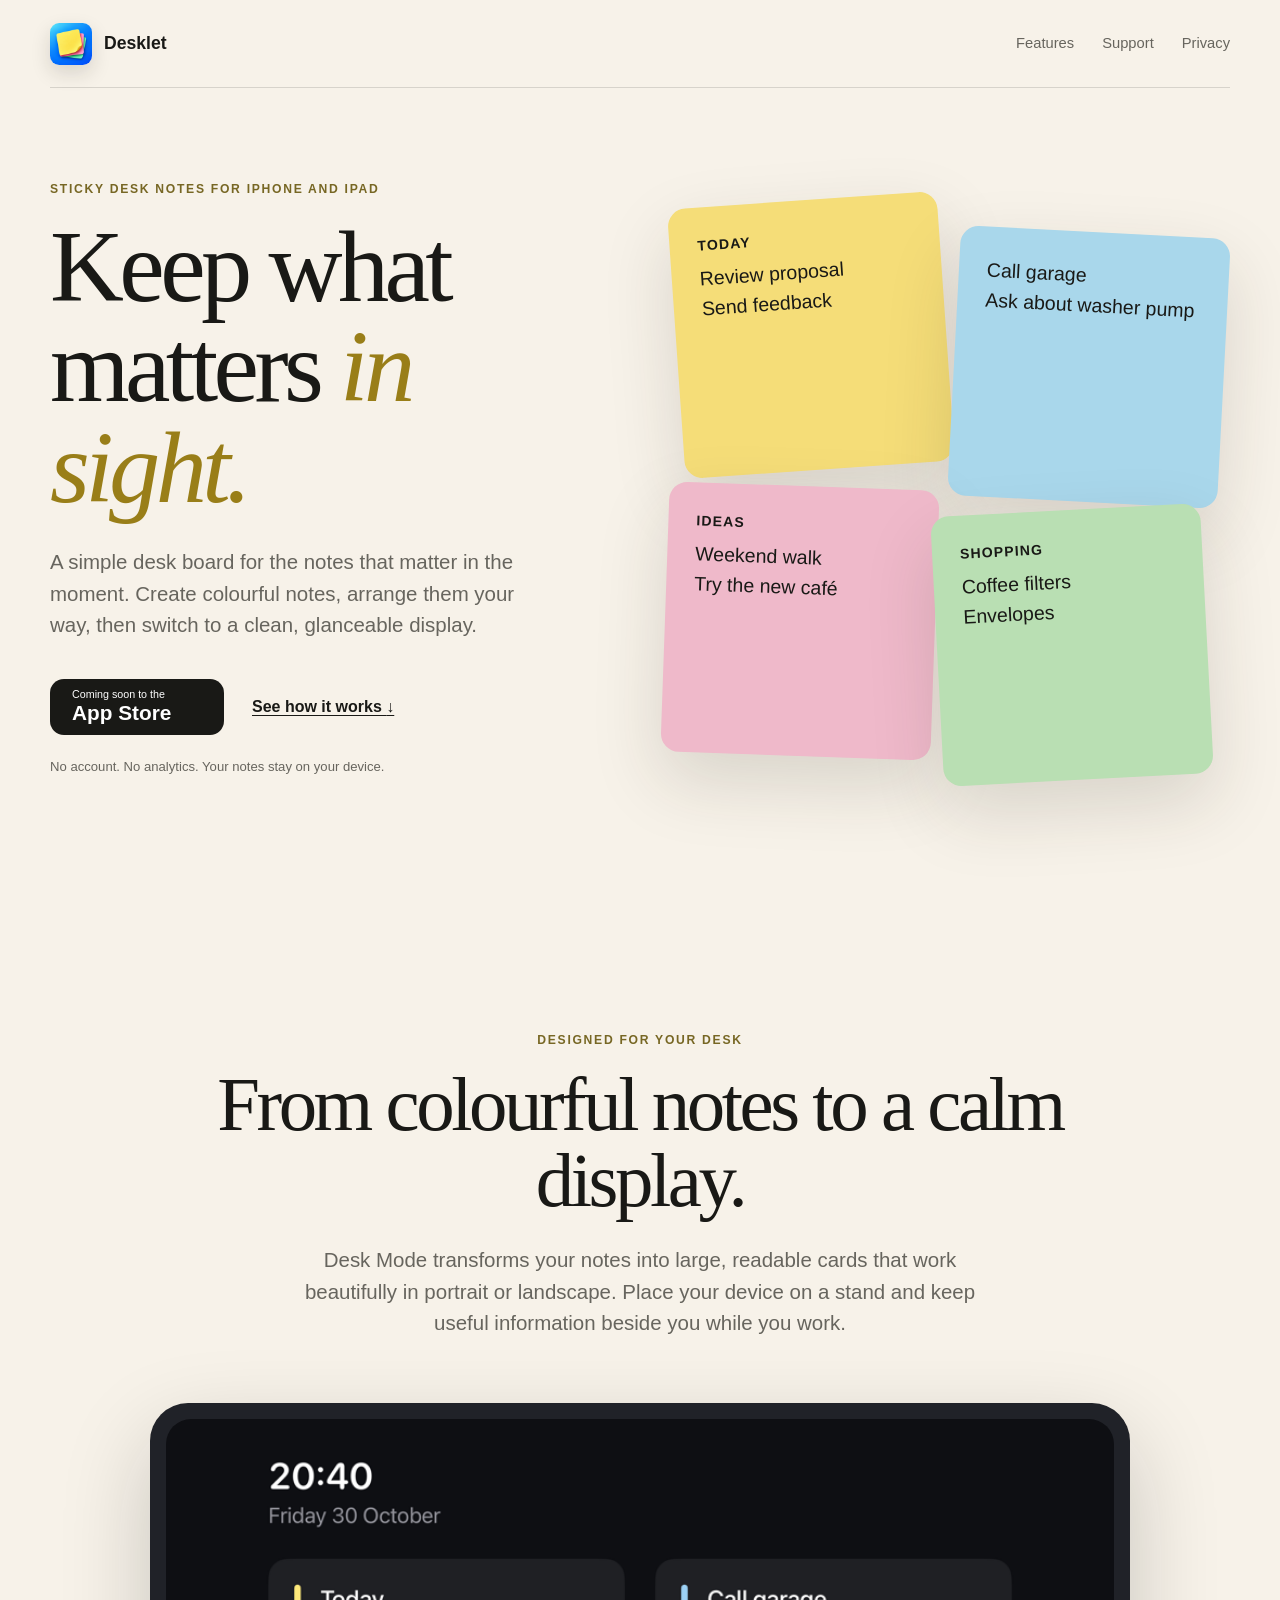
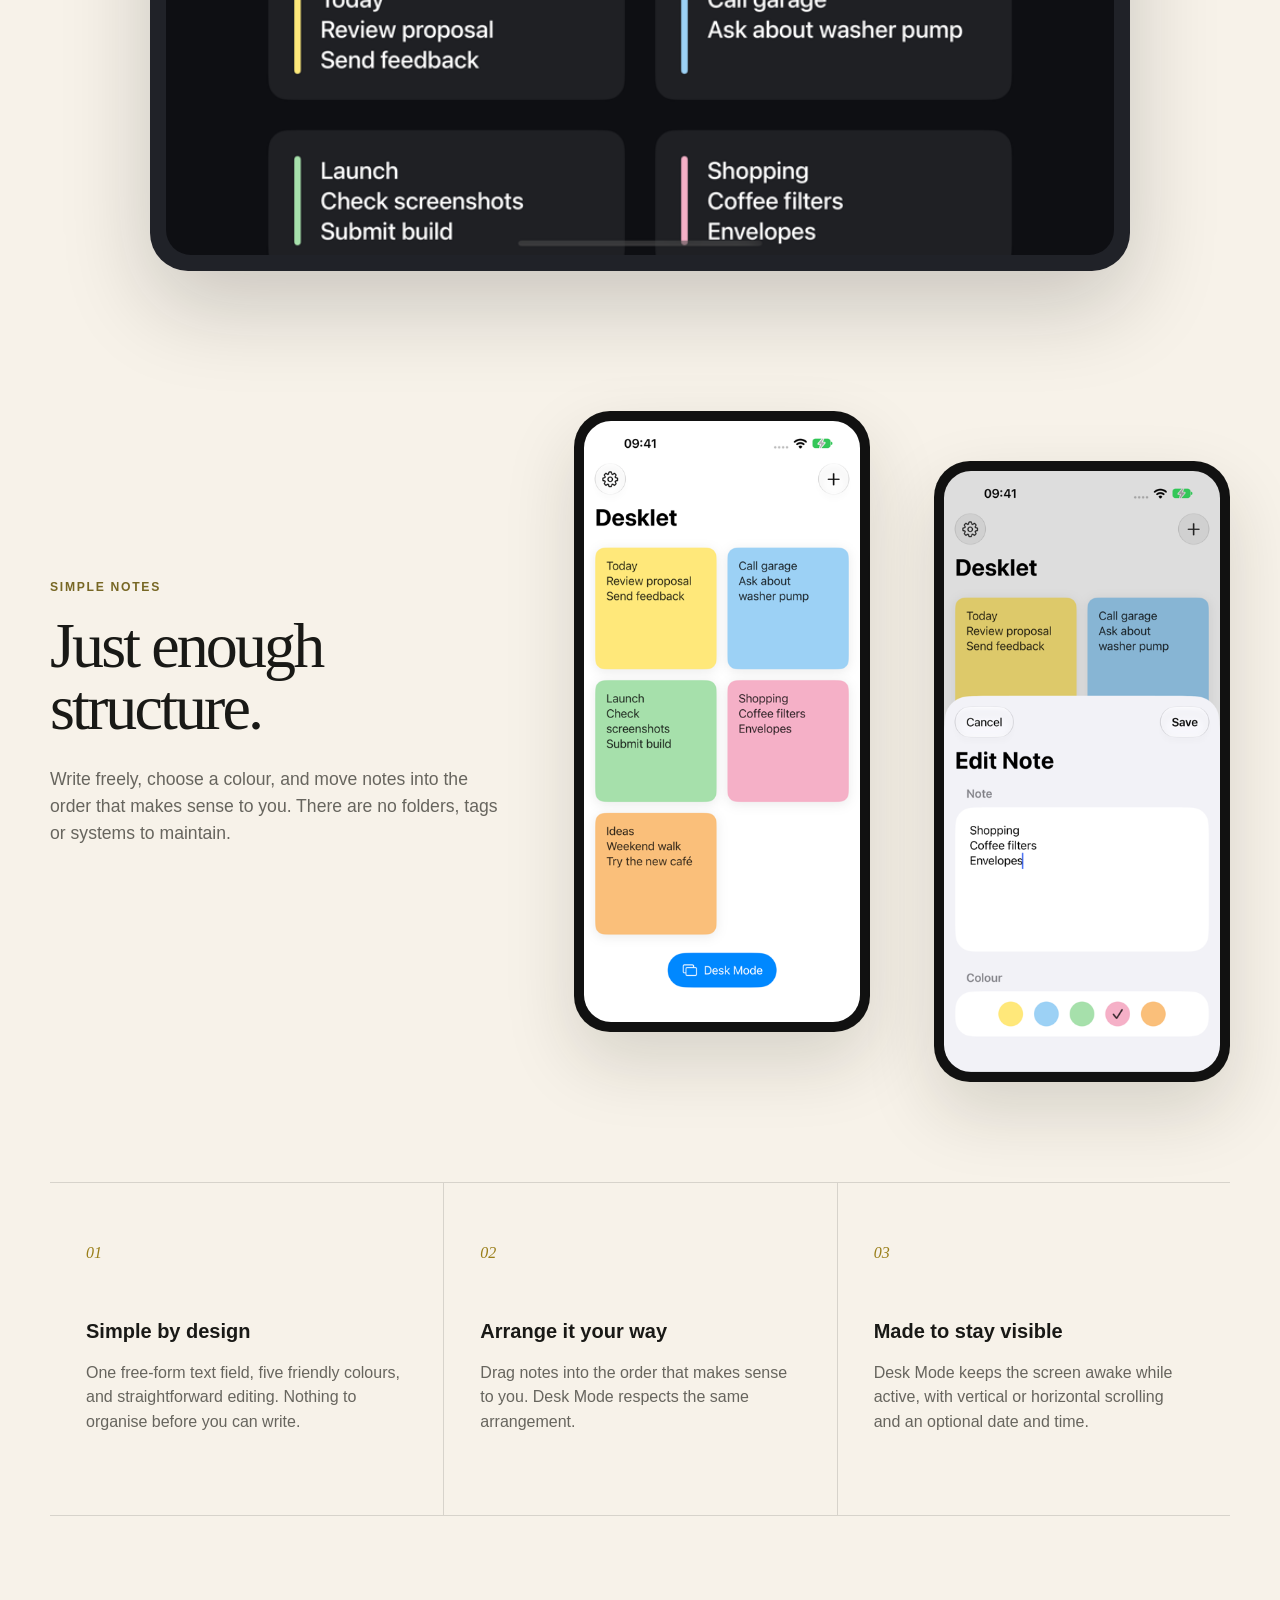
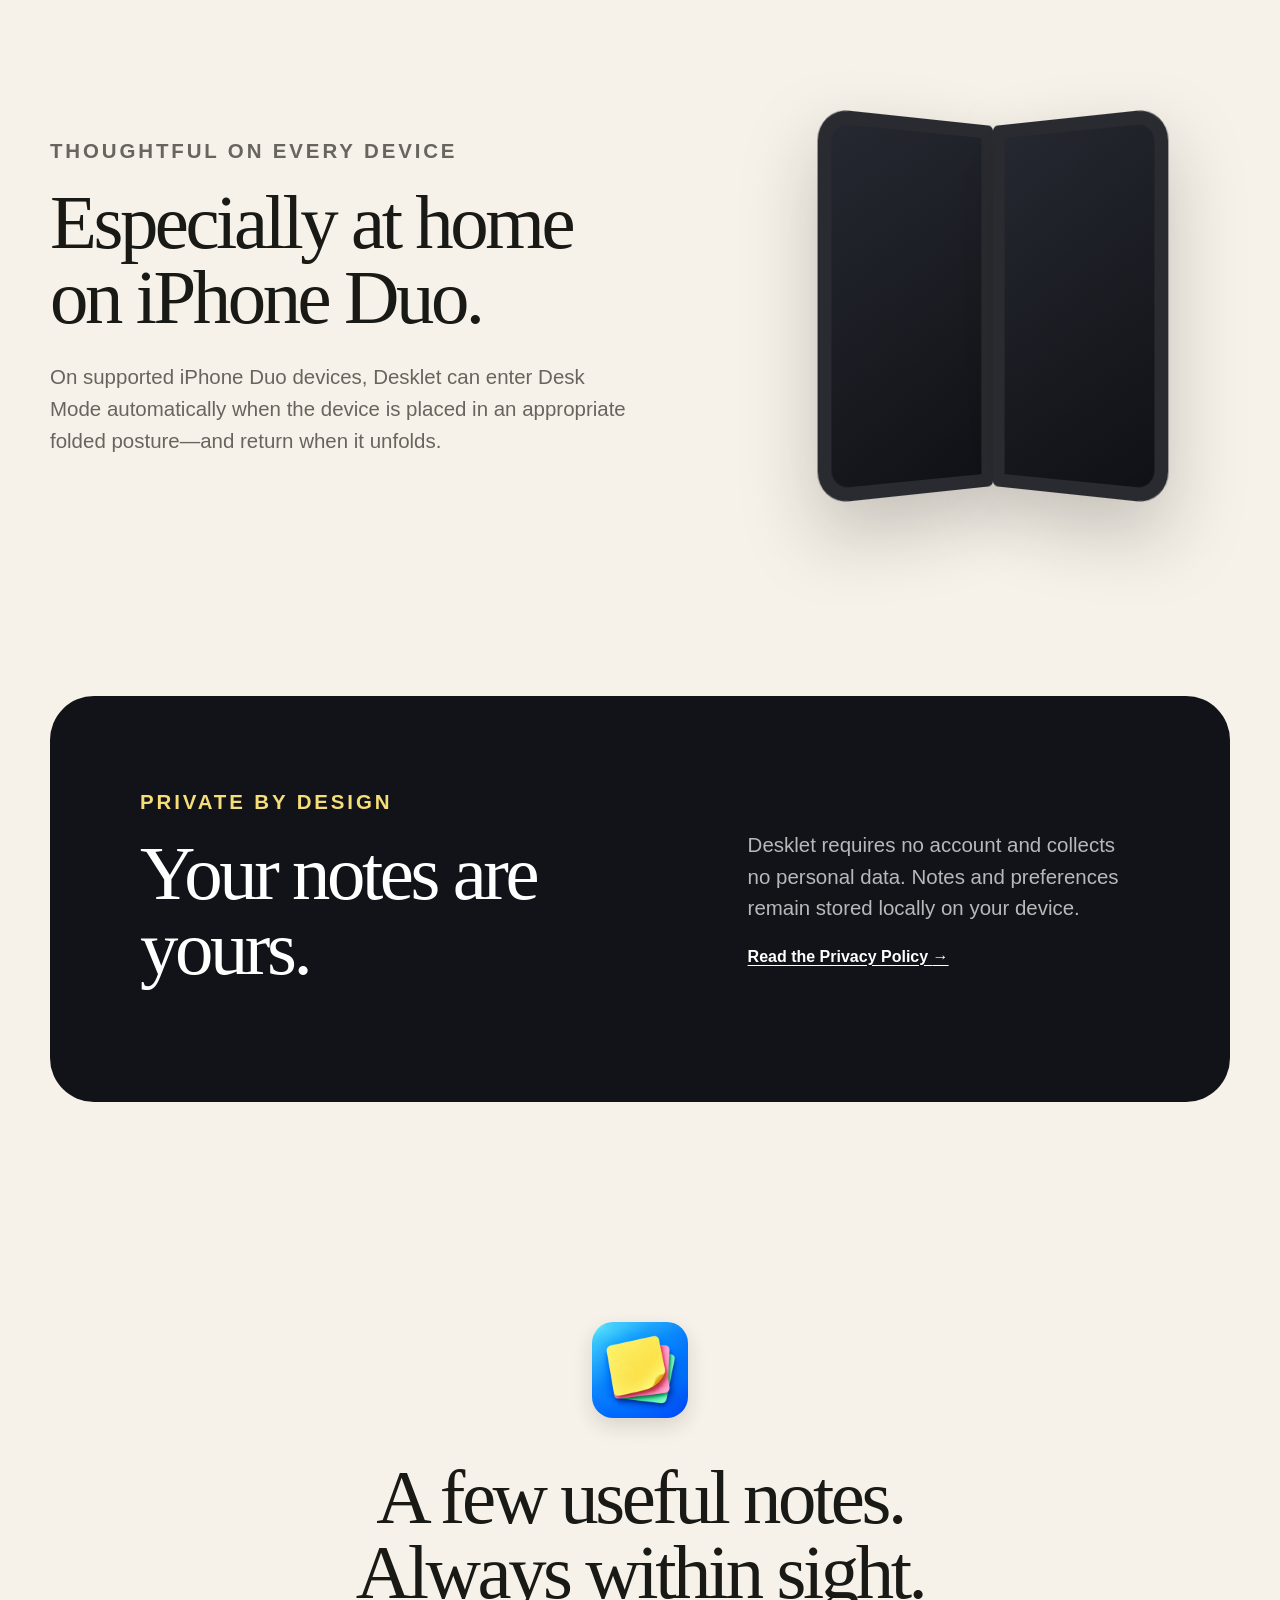
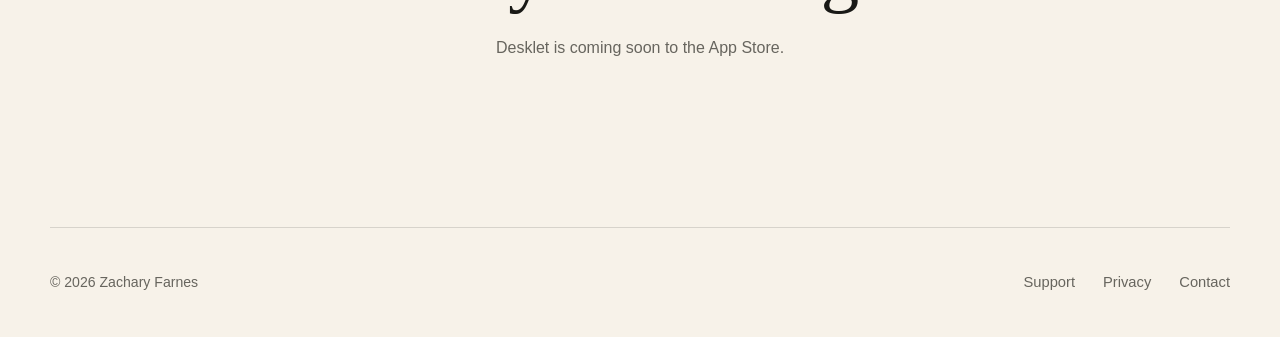
==== index.html @ 6cf2f701 "Launch Desklet website" ====
<!doctype html>
<html lang="en-GB">
<head>
    <meta charset="utf-8">
    <meta name="viewport" content="width=device-width, initial-scale=1">
    <meta name="description" content="Desklet turns your iPhone or iPad into a calm, glanceable desk board for the notes that matter now.">
    <meta name="theme-color" content="#f7f2e9">
    <title>Desklet — Sticky Desk Notes</title>
    <link rel="icon" href="assets/app-icon.png">
    <link rel="stylesheet" href="styles.css">
</head>
<body>
    <header class="site-header">
        <a class="brand" href="./" aria-label="Desklet home">
            <img src="assets/app-icon.png" alt="" width="42" height="42">
            <span>Desklet</span>
        </a>
        <nav aria-label="Primary navigation">
            <a href="#features">Features</a>
            <a href="support/">Support</a>
            <a href="privacy/">Privacy</a>
        </nav>
    </header>

    <main>
        <section class="hero">
            <div class="hero-copy">
                <p class="eyebrow">Sticky desk notes for iPhone and iPad</p>
                <h1>Keep what matters <em>in sight.</em></h1>
                <p class="hero-intro">A simple desk board for the notes that matter in the moment. Create colourful notes, arrange them your way, then switch to a clean, glanceable display.</p>
                <div class="hero-actions">
                    <span class="store-button" aria-label="Coming soon to the App Store">
                        <span class="store-small">Coming soon to the</span>
                        <span class="store-large">App Store</span>
                    </span>
                    <a class="text-link" href="#desk-mode">See how it works <span aria-hidden="true">↓</span></a>
                </div>
                <p class="privacy-note">No account. No analytics. Your notes stay on your device.</p>
            </div>

            <div class="hero-visual" aria-label="A collection of colourful Desklet notes">
                <article class="paper-note note-yellow">
                    <p class="note-kicker">Today</p>
                    <p>Review proposal<br>Send feedback</p>
                </article>
                <article class="paper-note note-blue">
                    <p>Call garage<br>Ask about washer pump</p>
                </article>
                <article class="paper-note note-pink">
                    <p class="note-kicker">Ideas</p>
                    <p>Weekend walk<br>Try the new café</p>
                </article>
                <article class="paper-note note-green">
                    <p class="note-kicker">Shopping</p>
                    <p>Coffee filters<br>Envelopes</p>
                </article>
            </div>
        </section>

        <section class="statement" id="desk-mode">
            <p class="eyebrow">Designed for your desk</p>
            <h2>From colourful notes to a calm display.</h2>
            <p>Desk Mode transforms your notes into large, readable cards that work beautifully in portrait or landscape. Place your device on a stand and keep useful information beside you while you work.</p>
            <div class="screenshot-stage">
                <img src="assets/iphone-desk-mode-landscape.png" alt="Desklet in landscape Desk Mode, showing five notes in a calm dark layout">
            </div>
        </section>

        <section class="product-tour" aria-label="Desklet app screenshots">
            <div class="tour-copy">
                <p class="eyebrow">Simple notes</p>
                <h2>Just enough structure.</h2>
                <p>Write freely, choose a colour, and move notes into the order that makes sense to you. There are no folders, tags or systems to maintain.</p>
            </div>
            <figure class="phone-shot phone-shot-grid">
                <img src="assets/iphone-grid.png" alt="Desklet note grid with five colourful everyday notes">
            </figure>
            <figure class="phone-shot phone-shot-editor">
                <img src="assets/iphone-editor.png" alt="Desklet note editor with five colour choices">
            </figure>
        </section>

        <section class="features" id="features">
            <article>
                <span class="feature-number">01</span>
                <h3>Simple by design</h3>
                <p>One free-form text field, five friendly colours, and straightforward editing. Nothing to organise before you can write.</p>
            </article>
            <article>
                <span class="feature-number">02</span>
                <h3>Arrange it your way</h3>
                <p>Drag notes into the order that makes sense to you. Desk Mode respects the same arrangement.</p>
            </article>
            <article>
                <span class="feature-number">03</span>
                <h3>Made to stay visible</h3>
                <p>Desk Mode keeps the screen awake while active, with vertical or horizontal scrolling and an optional date and time.</p>
            </article>
        </section>

        <section class="duo-section">
            <div>
                <p class="eyebrow">Thoughtful on every device</p>
                <h2>Especially at home on iPhone Duo.</h2>
                <p>On supported iPhone Duo devices, Desklet can enter Desk Mode automatically when the device is placed in an appropriate folded posture—and return when it unfolds.</p>
            </div>
            <div class="duo-mark" aria-hidden="true">
                <span></span><span></span>
            </div>
        </section>

        <section class="privacy-callout">
            <div>
                <p class="eyebrow">Private by design</p>
                <h2>Your notes are yours.</h2>
            </div>
            <div>
                <p>Desklet requires no account and collects no personal data. Notes and preferences remain stored locally on your device.</p>
                <a class="text-link" href="privacy/">Read the Privacy Policy <span aria-hidden="true">→</span></a>
            </div>
        </section>

        <section class="closing">
            <img src="assets/app-icon.png" alt="Desklet app icon" width="96" height="96">
            <h2>A few useful notes.<br>Always within sight.</h2>
            <p>Desklet is coming soon to the App Store.</p>
        </section>
    </main>

    <footer>
        <p>© 2026 Zachary Farnes</p>
        <div>
            <a href="support/">Support</a>
            <a href="privacy/">Privacy</a>
            <a href="mailto:zachary.farnes@gmail.com">Contact</a>
        </div>
    </footer>
</body>
</html>
---- styles.css ----
:root {
    color-scheme: light;
    --ink: #191916;
    --muted: #67655e;
    --paper: #f7f2e9;
    --paper-deep: #eee6d7;
    --night: #111319;
    --yellow: #f5dd78;
    --blue: #a9d7eb;
    --green: #b9dfb3;
    --pink: #efb9ca;
    --orange: #efbb83;
    --line: rgba(25, 25, 22, 0.14);
    --content: 1180px;
}

* {
    box-sizing: border-box;
}

html {
    scroll-behavior: smooth;
}

body {
    margin: 0;
    background: var(--paper);
    color: var(--ink);
    font-family: -apple-system, BlinkMacSystemFont, "SF Pro Text", "Helvetica Neue", sans-serif;
    line-height: 1.55;
    -webkit-font-smoothing: antialiased;
}

a {
    color: inherit;
    text-decoration-thickness: 1px;
    text-underline-offset: 0.2em;
}

.site-header,
footer {
    width: min(calc(100% - 40px), var(--content));
    margin: 0 auto;
    display: flex;
    align-items: center;
    justify-content: space-between;
}

.site-header {
    min-height: 88px;
    border-bottom: 1px solid var(--line);
}

.brand {
    display: inline-flex;
    align-items: center;
    gap: 12px;
    font-size: 1.1rem;
    font-weight: 700;
    text-decoration: none;
}

.brand img,
.closing img {
    border-radius: 22%;
    box-shadow: 0 8px 20px rgba(27, 25, 20, 0.14);
}

nav,
footer div {
    display: flex;
    gap: 28px;
}

nav a,
footer a {
    color: var(--muted);
    font-size: 0.92rem;
    text-decoration: none;
}

nav a:hover,
footer a:hover {
    color: var(--ink);
}

.hero {
    width: min(calc(100% - 40px), var(--content));
    min-height: 760px;
    margin: 0 auto;
    display: grid;
    grid-template-columns: 0.94fr 1.06fr;
    gap: clamp(40px, 8vw, 112px);
    align-items: center;
    padding: 92px 0 110px;
}

.eyebrow {
    margin: 0 0 18px;
    color: #776724;
    font-size: 0.76rem;
    font-weight: 750;
    letter-spacing: 0.14em;
    text-transform: uppercase;
}

h1,
h2,
h3,
p {
    margin-top: 0;
}

h1,
h2 {
    font-family: "Iowan Old Style", "Palatino Linotype", Georgia, serif;
    font-weight: 500;
    letter-spacing: -0.045em;
    line-height: 0.98;
}

h1 {
    max-width: 700px;
    margin-bottom: 28px;
    font-size: clamp(4.2rem, 8vw, 7.8rem);
}

h1 em {
    color: #997e18;
    font-weight: inherit;
}

h2 {
    margin-bottom: 26px;
    font-size: clamp(3rem, 6vw, 5.7rem);
}

h3 {
    margin-bottom: 14px;
    font-size: 1.25rem;
}

.hero-intro,
.statement > p:last-of-type,
.duo-section p,
.privacy-callout p,
.page-intro {
    color: var(--muted);
    font-size: clamp(1.08rem, 1.6vw, 1.3rem);
}

.hero-intro {
    max-width: 570px;
}

.hero-actions {
    display: flex;
    align-items: center;
    gap: 28px;
    margin-top: 38px;
}

.store-button {
    min-width: 174px;
    padding: 10px 22px 11px;
    border-radius: 14px;
    background: var(--ink);
    color: white;
    line-height: 1.05;
}

.store-small,
.store-large {
    display: block;
}

.store-small {
    font-size: 0.67rem;
}

.store-large {
    margin-top: 2px;
    font-size: 1.3rem;
    font-weight: 600;
}

.text-link {
    font-weight: 650;
}

.privacy-note {
    margin-top: 22px;
    color: var(--muted);
    font-size: 0.82rem;
}

.hero-visual {
    position: relative;
    min-height: 590px;
}

.paper-note {
    position: absolute;
    width: min(270px, 48%);
    aspect-ratio: 1;
    padding: 28px;
    border-radius: 18px;
    box-shadow: 0 28px 70px rgba(47, 40, 24, 0.15);
    font-size: clamp(1rem, 1.6vw, 1.22rem);
    transform: rotate(var(--rotation));
}

.paper-note p {
    margin-bottom: 0.45em;
}

.note-kicker {
    font-size: 0.72em;
    font-weight: 750;
    letter-spacing: 0.08em;
    text-transform: uppercase;
}

.note-yellow {
    --rotation: -4deg;
    top: 10px;
    left: 3%;
    background: var(--yellow);
}

.note-blue {
    --rotation: 3deg;
    top: 42px;
    right: 1%;
    background: var(--blue);
}

.note-pink {
    --rotation: 2deg;
    bottom: 24px;
    left: 1%;
    background: var(--pink);
}

.note-green {
    --rotation: -3deg;
    right: 4%;
    bottom: 0;
    background: var(--green);
}

.statement,
.legal-page {
    width: min(calc(100% - 40px), 980px);
    margin: 0 auto;
}

.statement {
    padding: 130px 0;
    text-align: center;
}

.statement > p:last-of-type {
    max-width: 720px;
    margin: 0 auto;
}

.screenshot-stage {
    margin-top: 64px;
    padding: 16px;
    border-radius: 38px;
    background: #202228;
    box-shadow: 0 34px 90px rgba(20, 20, 18, 0.2);
}

.screenshot-stage img {
    display: block;
    width: 100%;
    border-radius: 25px;
}

.product-tour {
    width: min(calc(100% - 40px), var(--content));
    margin: 10px auto 150px;
    display: grid;
    grid-template-columns: 0.9fr 0.58fr 0.58fr;
    gap: clamp(24px, 5vw, 64px);
    align-items: center;
}

.tour-copy h2 {
    font-size: clamp(2.8rem, 5vw, 5rem);
}

.tour-copy > p:last-child {
    color: var(--muted);
    font-size: 1.1rem;
}

.phone-shot {
    margin: 0;
    padding: 9px;
    border: 1px solid rgba(25, 25, 22, 0.22);
    border-radius: 36px;
    background: #111;
    box-shadow: 0 30px 70px rgba(36, 32, 22, 0.15);
    overflow: hidden;
}

.phone-shot img {
    display: block;
    width: 100%;
    border-radius: 27px;
}

.phone-shot-editor {
    transform: translateY(50px);
}

.features {
    width: min(calc(100% - 40px), var(--content));
    margin: 40px auto 140px;
    display: grid;
    grid-template-columns: repeat(3, 1fr);
    border-top: 1px solid var(--line);
    border-bottom: 1px solid var(--line);
}

.features article {
    padding: 58px 36px 64px;
}

.features article + article {
    border-left: 1px solid var(--line);
}

.features p {
    color: var(--muted);
}

.feature-number {
    display: inline-block;
    margin-bottom: 50px;
    color: #997e18;
    font-family: Georgia, serif;
    font-style: italic;
}

.duo-section,
.privacy-callout {
    width: min(calc(100% - 40px), var(--content));
    margin: 0 auto 140px;
    display: grid;
    grid-template-columns: 1.1fr 0.9fr;
    gap: clamp(50px, 10vw, 150px);
    align-items: center;
}

.duo-mark {
    min-height: 500px;
    display: flex;
    justify-content: center;
    align-items: center;
    perspective: 900px;
}

.duo-mark span {
    width: 180px;
    height: 360px;
    border: 13px solid #2a2b30;
    background: linear-gradient(145deg, #252830, #101116);
    box-shadow: 0 30px 70px rgba(14, 14, 13, 0.22);
}

.duo-mark span:first-child {
    border-radius: 30px 5px 5px 30px;
    transform: rotateY(28deg);
    transform-origin: right center;
}

.duo-mark span:last-child {
    border-radius: 5px 30px 30px 5px;
    transform: rotateY(-28deg);
    transform-origin: left center;
}

.privacy-callout {
    padding: 90px;
    border-radius: 44px;
    background: var(--night);
    color: white;
}

.privacy-callout .eyebrow {
    color: var(--yellow);
}

.privacy-callout p {
    color: rgba(255, 255, 255, 0.7);
}

.closing {
    padding: 80px 20px 150px;
    text-align: center;
}

.closing h2 {
    margin-top: 34px;
}

.closing p {
    color: var(--muted);
}

footer {
    min-height: 110px;
    border-top: 1px solid var(--line);
    color: var(--muted);
    font-size: 0.88rem;
}

footer p {
    margin: 0;
}

.legal-page {
    padding: 100px 0 140px;
}

.legal-page h1 {
    margin-bottom: 18px;
}

.effective-date {
    margin-bottom: 80px;
    color: var(--muted);
}

.legal-page section {
    max-width: 760px;
    padding: 40px 0;
    border-top: 1px solid var(--line);
}

.legal-page section h2 {
    margin-bottom: 18px;
    font-family: inherit;
    font-size: 1.35rem;
    font-weight: 700;
    letter-spacing: -0.02em;
    line-height: 1.2;
}

.legal-page section p {
    color: var(--muted);
}

.support-page .page-intro {
    max-width: 700px;
    margin-bottom: 80px;
}

details {
    border-top: 1px solid var(--line);
}

details:last-child {
    border-bottom: 1px solid var(--line);
}

summary {
    padding: 24px 0;
    cursor: pointer;
    font-weight: 700;
}

details p {
    padding: 0 0 24px;
}

.legal-page .contact-card {
    max-width: none;
    margin-top: 70px;
    padding: 48px;
    border: 0;
    border-radius: 30px;
    display: flex;
    align-items: center;
    justify-content: space-between;
    gap: 30px;
    background: var(--yellow);
}

.contact-card h2 {
    margin: 0;
}

.email-button {
    padding: 14px 20px;
    border-radius: 12px;
    background: var(--ink);
    color: white;
    font-weight: 700;
    text-decoration: none;
    white-space: nowrap;
}

@media (max-width: 820px) {
    .site-header {
        min-height: 74px;
    }

    nav {
        gap: 16px;
    }

    nav a:first-child {
        display: none;
    }

    .hero {
        grid-template-columns: 1fr;
        padding-top: 70px;
    }

    .hero-visual {
        min-height: 520px;
    }

    .features {
        grid-template-columns: 1fr;
    }

    .features article + article {
        border-top: 1px solid var(--line);
        border-left: 0;
    }

    .duo-section,
    .privacy-callout,
    .product-tour {
        grid-template-columns: 1fr;
    }

    .product-tour {
        max-width: 620px;
    }

    .phone-shot-editor {
        transform: none;
    }

    .privacy-callout {
        padding: 56px 34px;
    }
}

@media (max-width: 560px) {
    h1 {
        font-size: 3.65rem;
    }

    .hero-actions,
    .legal-page .contact-card,
    footer {
        align-items: flex-start;
        flex-direction: column;
    }

    .hero-visual {
        min-height: 630px;
    }

    .paper-note {
        width: 66%;
    }

    .note-yellow,
    .note-pink {
        left: 0;
    }

    .note-blue,
    .note-green {
        right: 0;
    }

    .note-blue {
        top: 145px;
    }

    .note-pink {
        bottom: 130px;
    }

    .duo-mark {
        min-height: 380px;
        transform: scale(0.78);
    }

    footer {
        padding: 30px 0;
    }
}

@media (prefers-reduced-motion: reduce) {
    html {
        scroll-behavior: auto;
    }
}
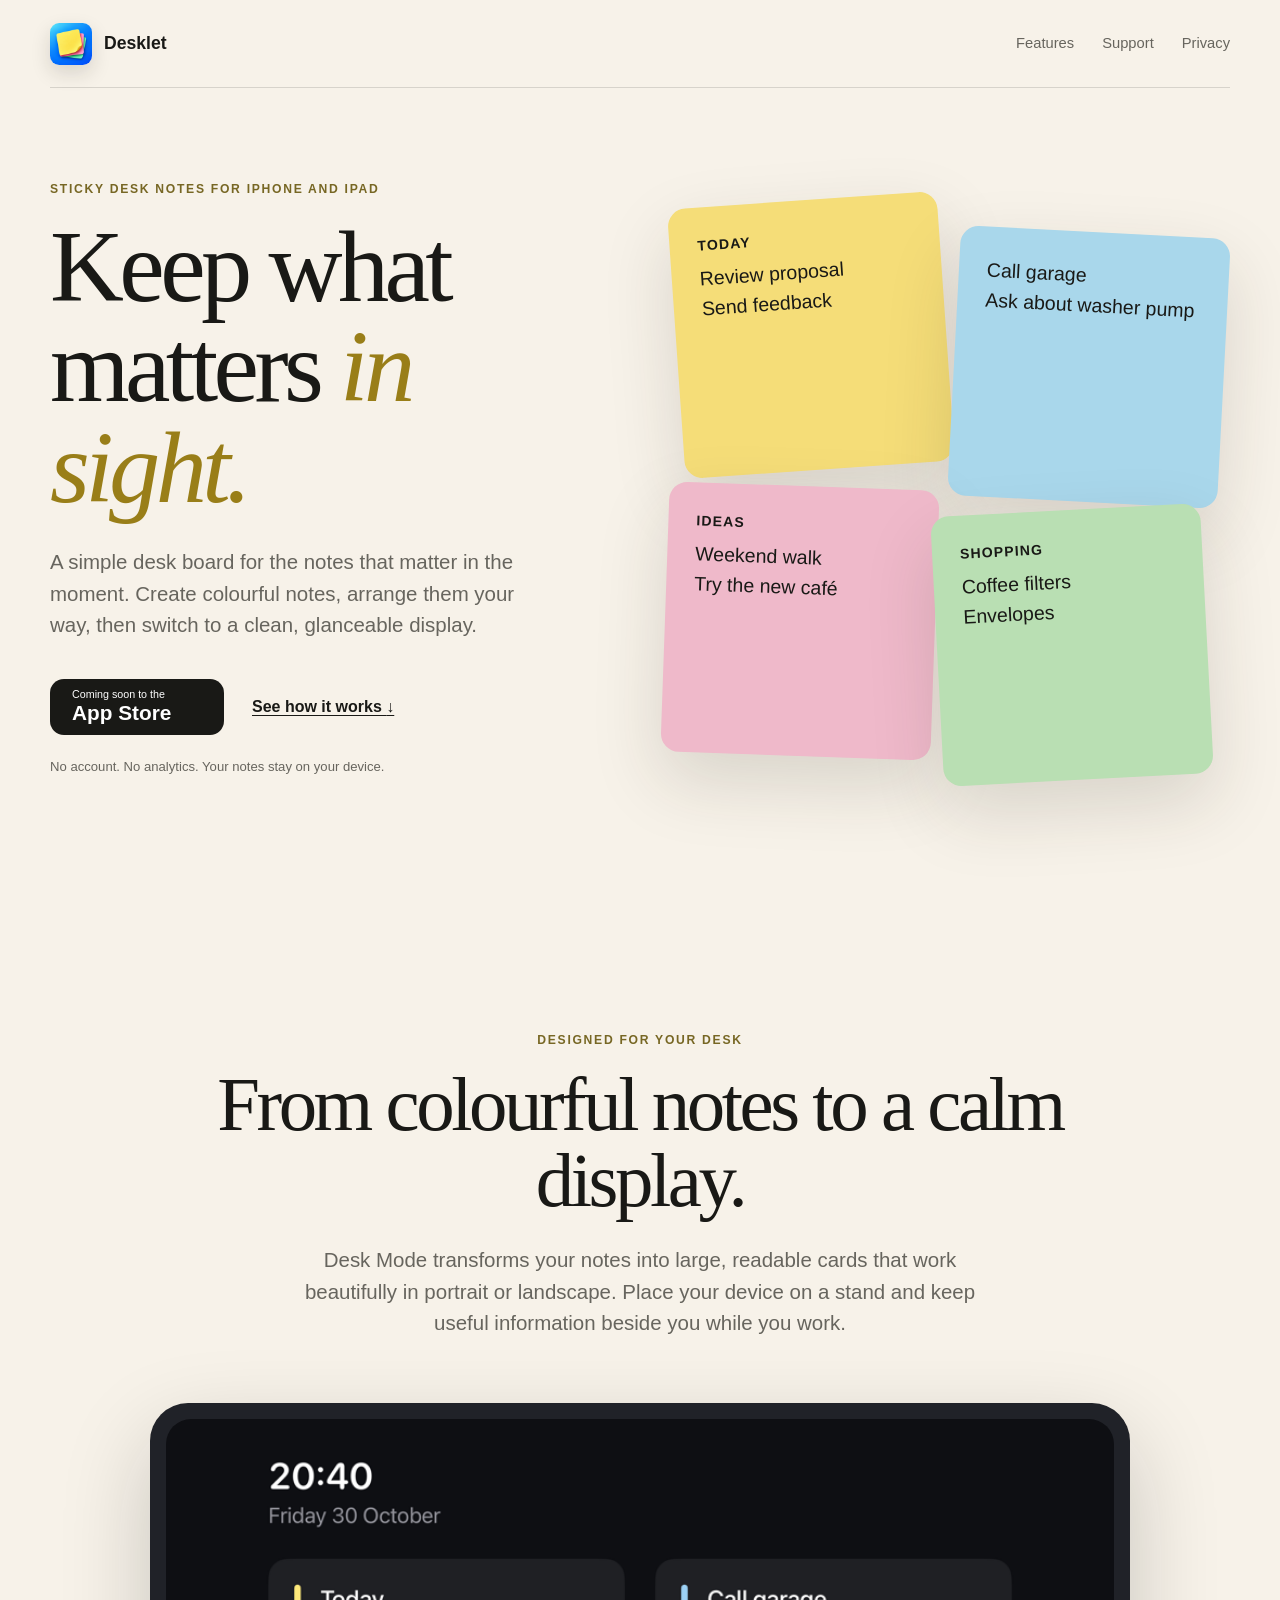
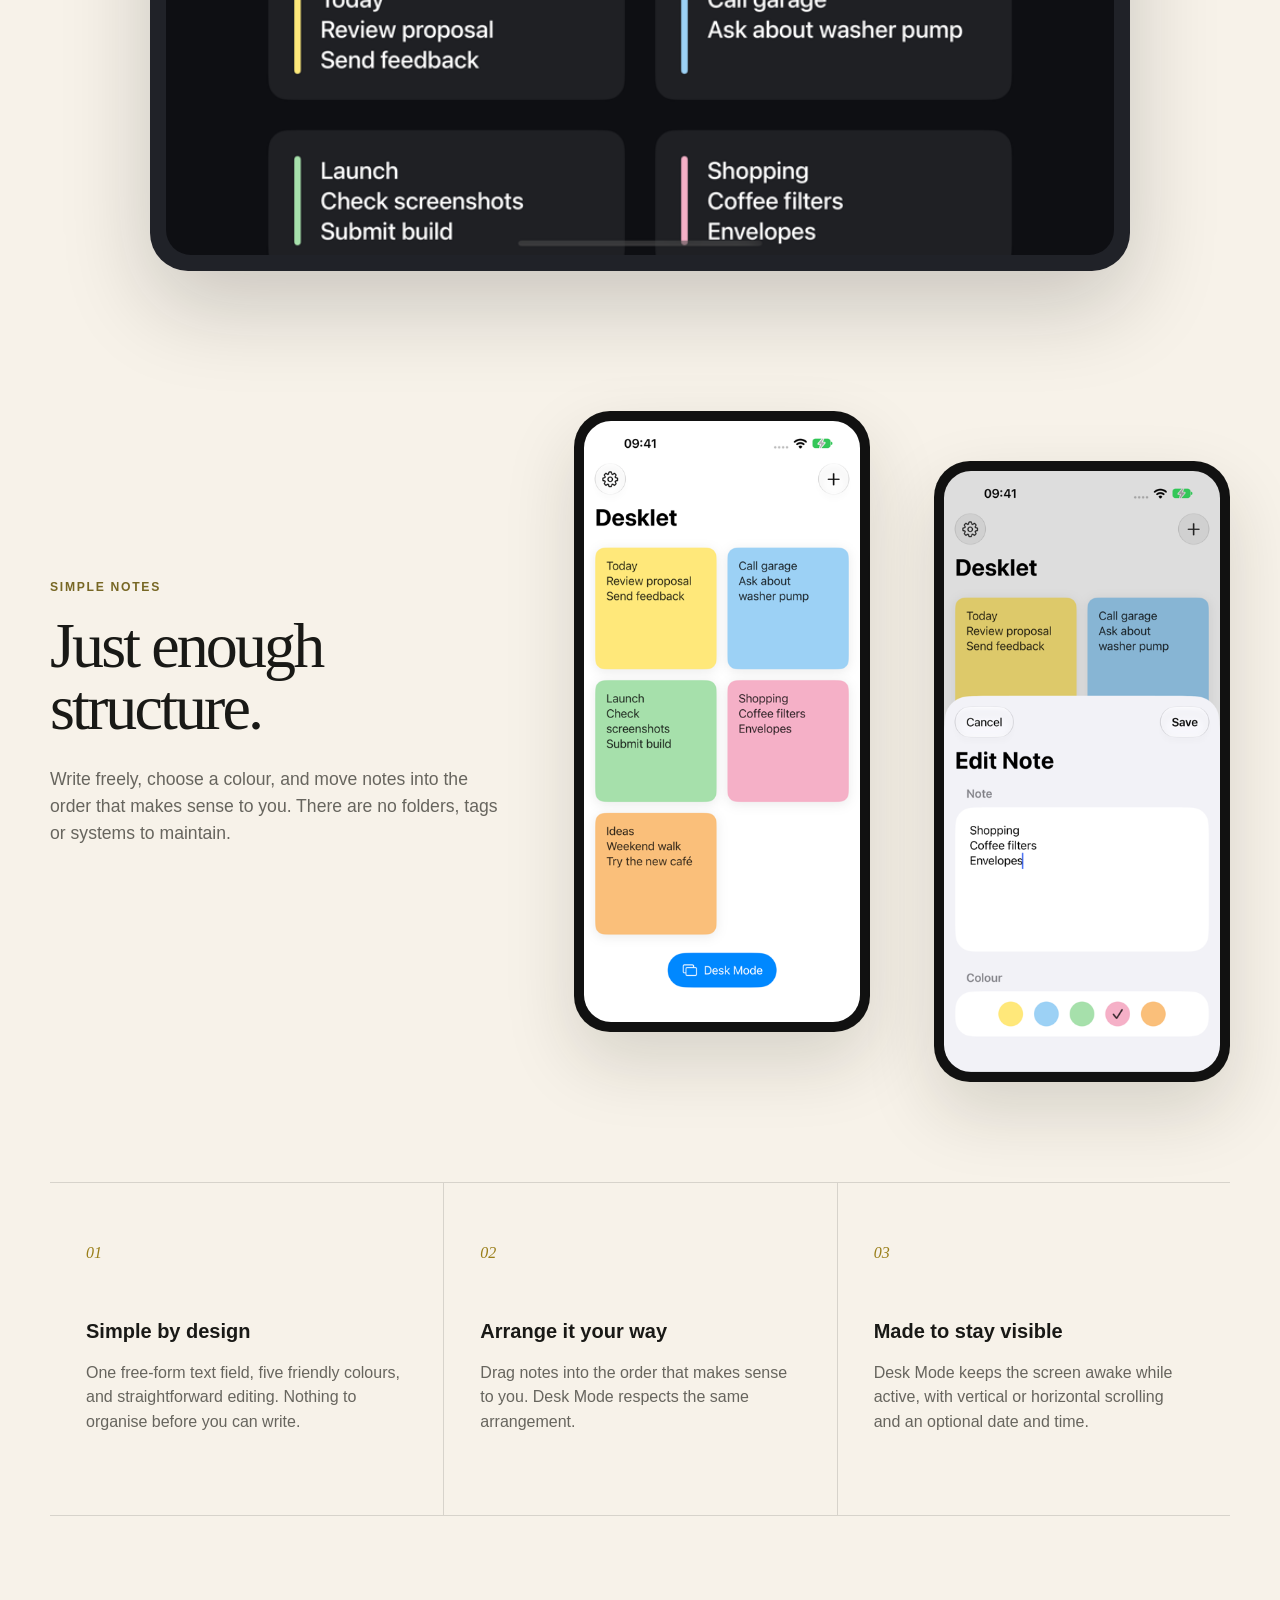
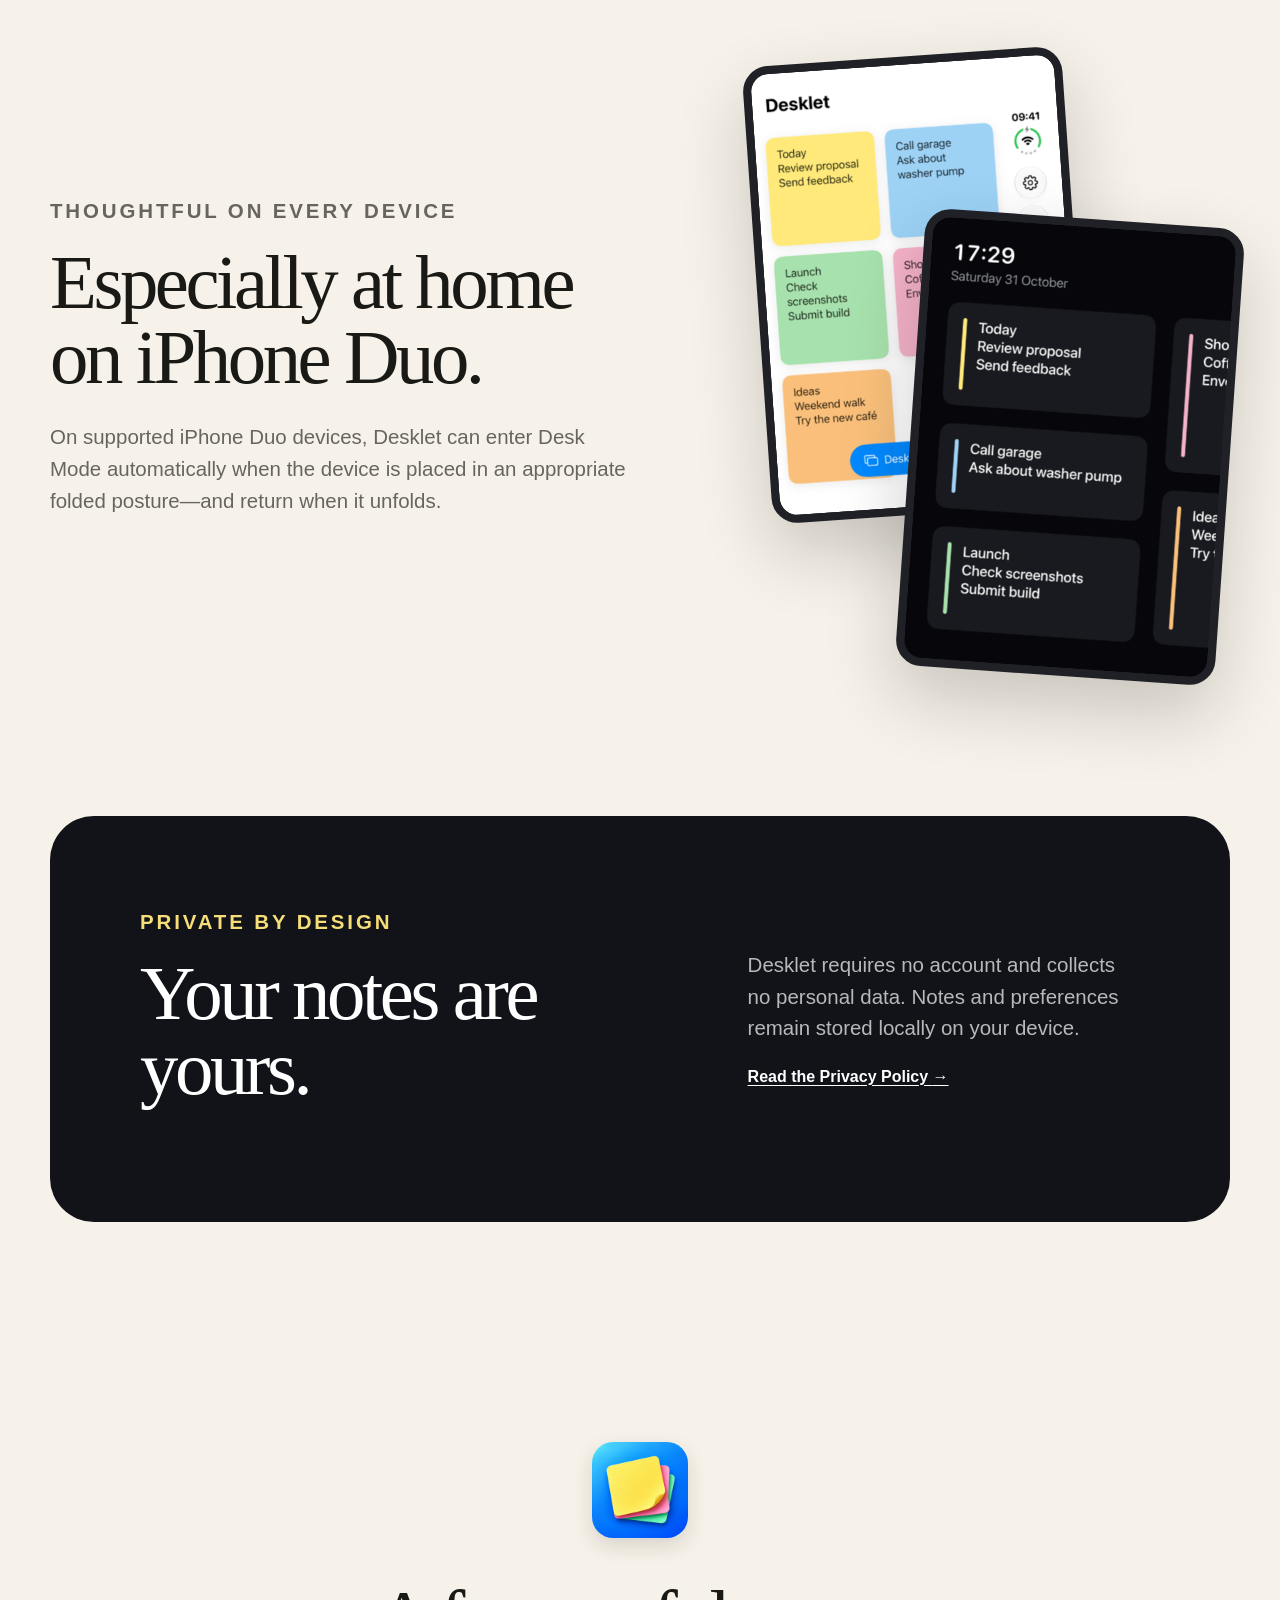
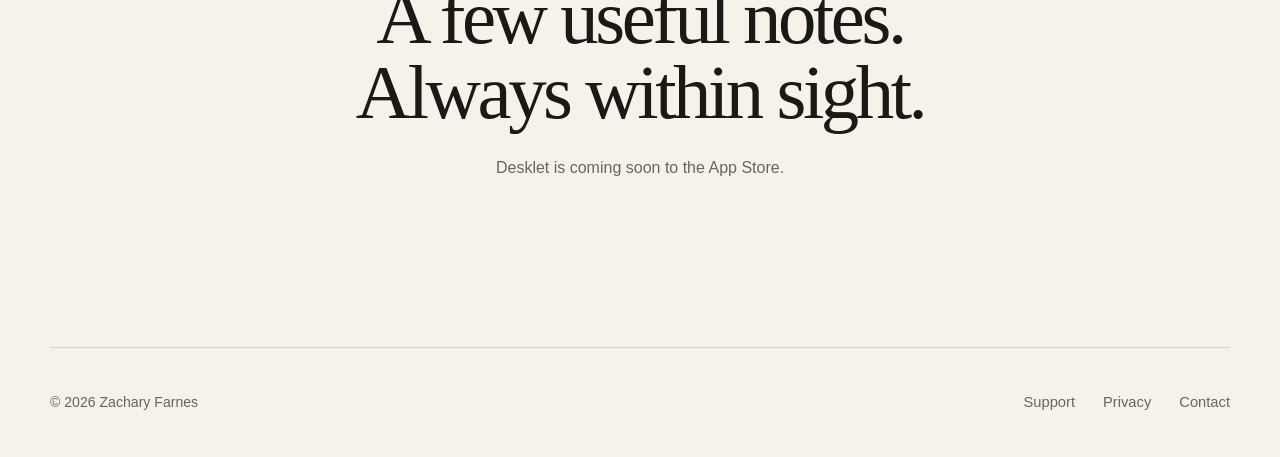
==== commit 9cd87b20: "Add iPhone Duo screenshots" ====
--- a/index.html
+++ b/index.html
@@ -104,8 +104,13 @@
                 <h2>Especially at home on iPhone Duo.</h2>
                 <p>On supported iPhone Duo devices, Desklet can enter Desk Mode automatically when the device is placed in an appropriate folded posture—and return when it unfolds.</p>
             </div>
-            <div class="duo-mark" aria-hidden="true">
-                <span></span><span></span>
+            <div class="duo-gallery" aria-label="Desklet running on the iPhone Duo outer display">
+                <figure class="duo-shot duo-shot-grid">
+                    <img src="assets/iphone-duo-grid.png" alt="Five matching colourful notes in Desklet on the iPhone Duo outer display">
+                </figure>
+                <figure class="duo-shot duo-shot-desk">
+                    <img src="assets/iphone-duo-desk-mode.png" alt="Desklet Desk Mode on the iPhone Duo outer display">
+                </figure>
             </div>
         </section>
 
--- a/styles.css
+++ b/styles.css
@@ -356,32 +356,38 @@
     align-items: center;
 }
 
-.duo-mark {
-    min-height: 500px;
-    display: flex;
-    justify-content: center;
-    align-items: center;
-    perspective: 900px;
-}
-
-.duo-mark span {
-    width: 180px;
-    height: 360px;
-    border: 13px solid #2a2b30;
-    background: linear-gradient(145deg, #252830, #101116);
-    box-shadow: 0 30px 70px rgba(14, 14, 13, 0.22);
-}
-
-.duo-mark span:first-child {
-    border-radius: 30px 5px 5px 30px;
-    transform: rotateY(28deg);
-    transform-origin: right center;
-}
-
-.duo-mark span:last-child {
-    border-radius: 5px 30px 30px 5px;
-    transform: rotateY(-28deg);
-    transform-origin: left center;
+.duo-gallery {
+    min-height: 620px;
+    position: relative;
+}
+
+.duo-shot {
+    width: min(68%, 320px);
+    margin: 0;
+    overflow: hidden;
+    position: absolute;
+    border: 8px solid #202126;
+    border-radius: 26px;
+    background: #202126;
+    box-shadow: 0 30px 70px rgba(14, 14, 13, 0.2);
+}
+
+.duo-shot img {
+    width: 100%;
+    display: block;
+    border-radius: 18px;
+}
+
+.duo-shot-grid {
+    top: 0;
+    left: 0;
+    transform: rotate(-4deg);
+}
+
+.duo-shot-desk {
+    right: 0;
+    bottom: 0;
+    transform: rotate(4deg);
 }
 
 .privacy-callout {
@@ -546,6 +552,12 @@
         max-width: 620px;
     }
 
+    .duo-gallery {
+        width: min(100%, 560px);
+        min-height: 700px;
+        margin: 0 auto;
+    }
+
     .phone-shot-editor {
         transform: none;
     }
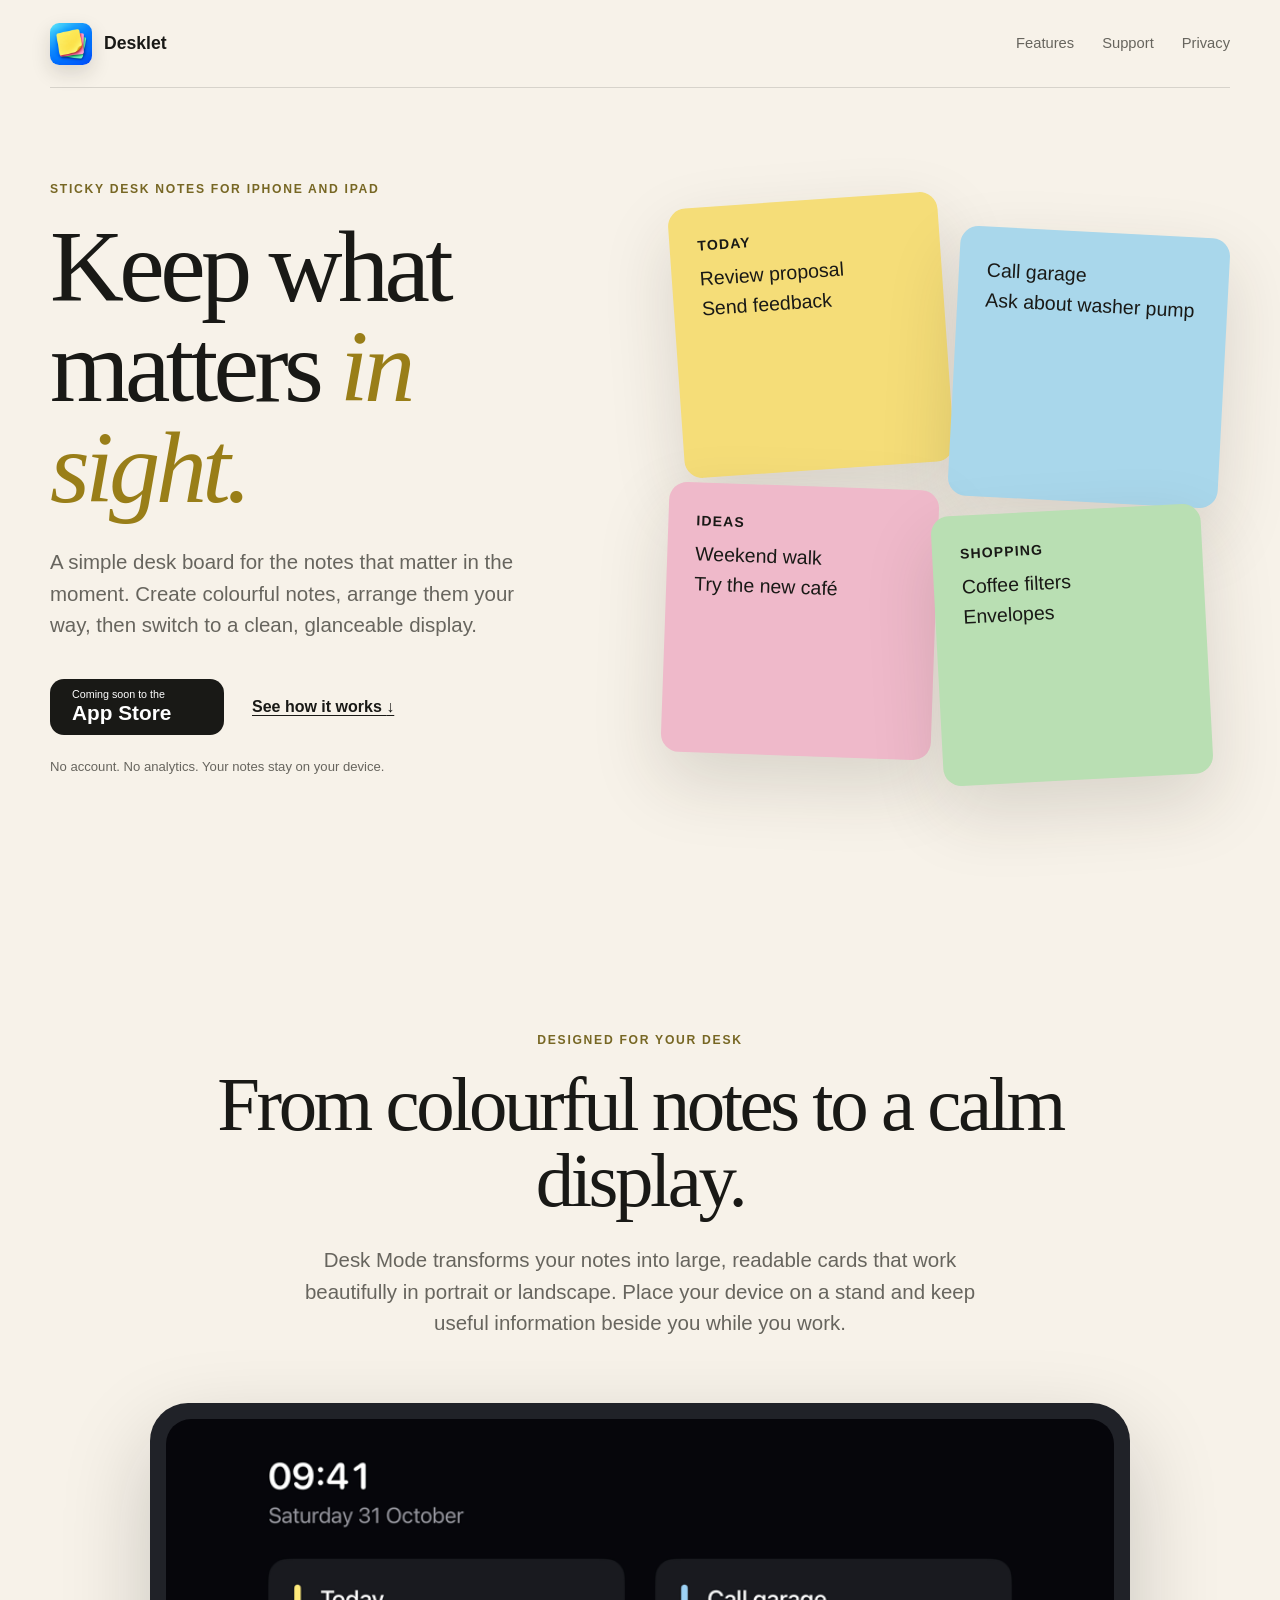
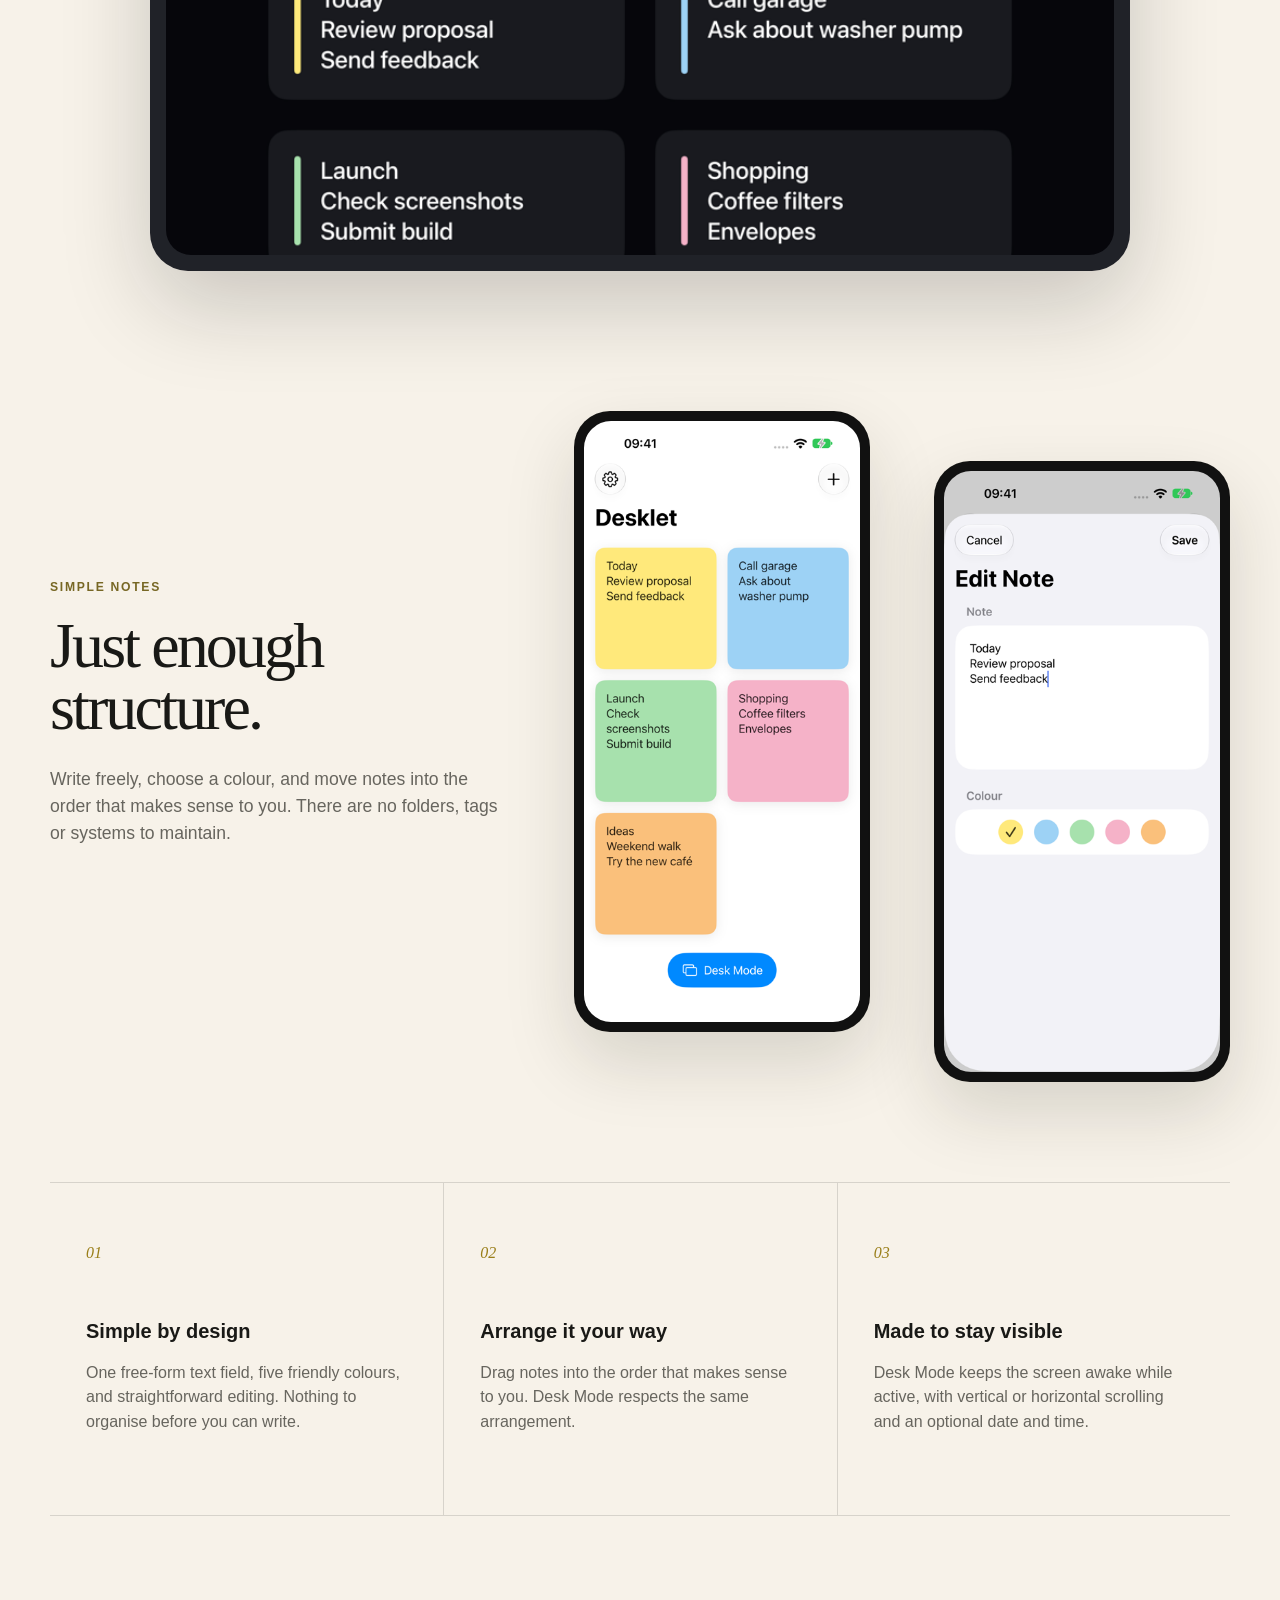
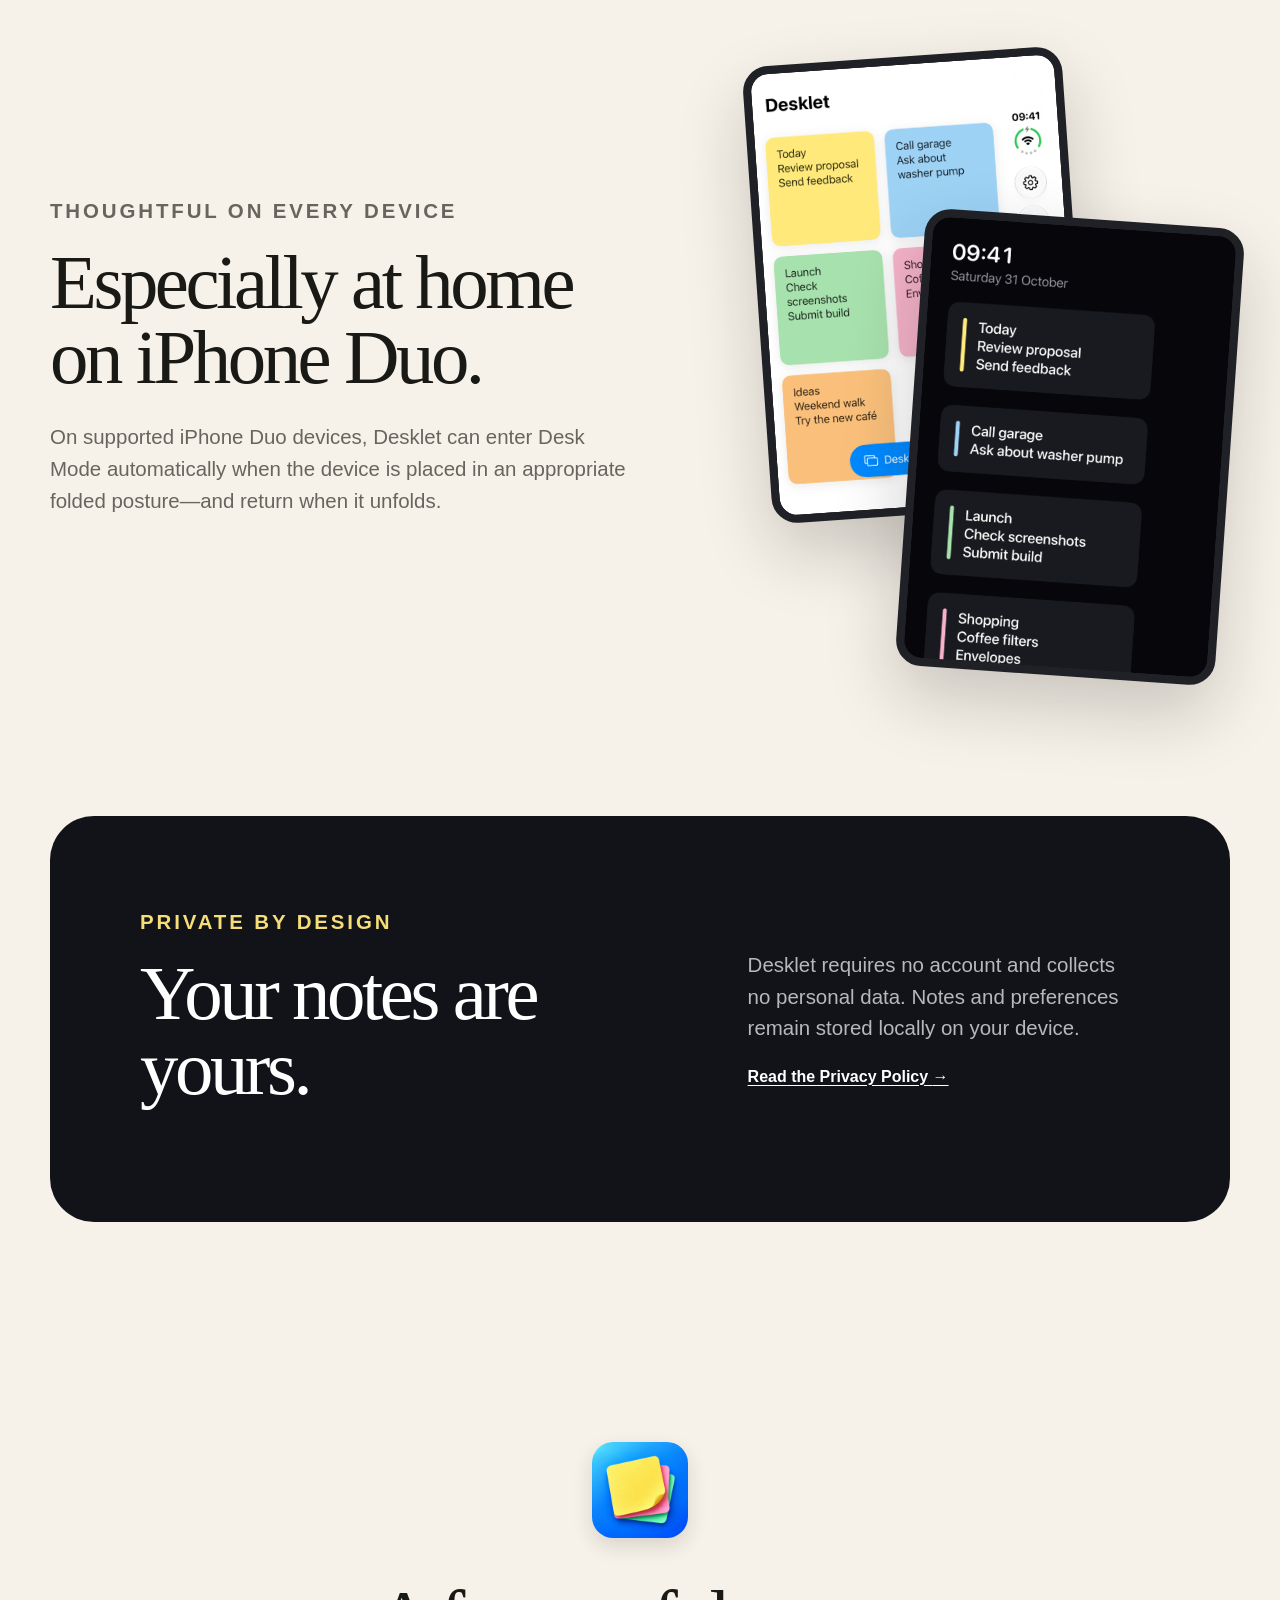
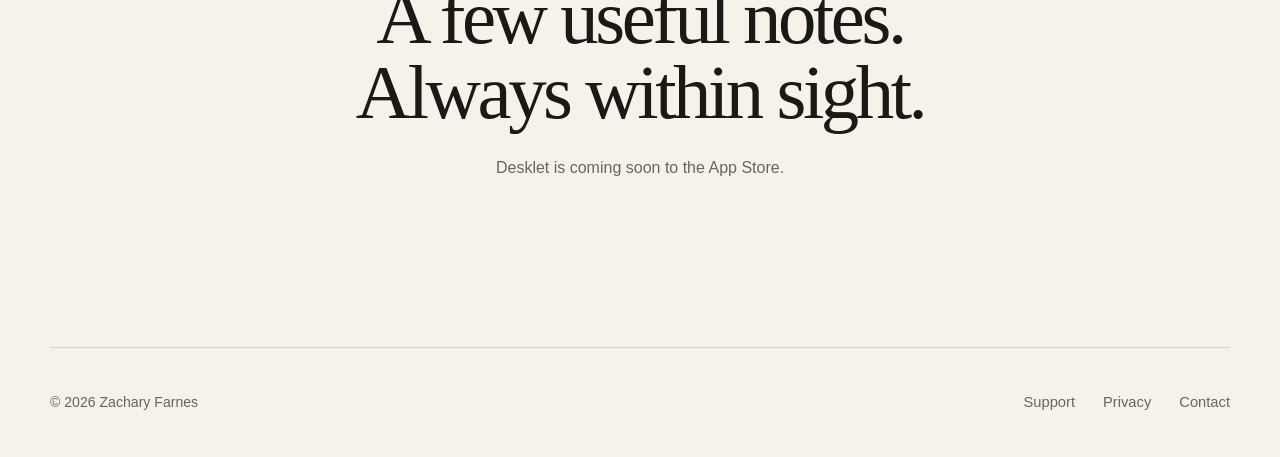
==== commit bcb22935: "Refresh deployed screenshot assets" ====
--- a/index.html
+++ b/index.html
@@ -62,7 +62,7 @@
             <h2>From colourful notes to a calm display.</h2>
             <p>Desk Mode transforms your notes into large, readable cards that work beautifully in portrait or landscape. Place your device on a stand and keep useful information beside you while you work.</p>
             <div class="screenshot-stage">
-                <img src="assets/iphone-desk-mode-landscape.png" alt="Desklet in landscape Desk Mode, showing five notes in a calm dark layout">
+                <img src="assets/iphone-desk-mode-landscape.png?v=837424d" alt="Desklet in landscape Desk Mode, showing five notes in a calm dark layout">
             </div>
         </section>
 
@@ -73,10 +73,10 @@
                 <p>Write freely, choose a colour, and move notes into the order that makes sense to you. There are no folders, tags or systems to maintain.</p>
             </div>
             <figure class="phone-shot phone-shot-grid">
-                <img src="assets/iphone-grid.png" alt="Desklet note grid with five colourful everyday notes">
+                <img src="assets/iphone-grid.png?v=837424d" alt="Desklet note grid with five colourful everyday notes">
             </figure>
             <figure class="phone-shot phone-shot-editor">
-                <img src="assets/iphone-editor.png" alt="Desklet note editor with five colour choices">
+                <img src="assets/iphone-editor.png?v=837424d" alt="Desklet note editor with five colour choices">
             </figure>
         </section>
 
@@ -106,10 +106,10 @@
             </div>
             <div class="duo-gallery" aria-label="Desklet running on the iPhone Duo outer display">
                 <figure class="duo-shot duo-shot-grid">
-                    <img src="assets/iphone-duo-grid.png" alt="Five matching colourful notes in Desklet on the iPhone Duo outer display">
+                    <img src="assets/iphone-duo-grid.png?v=837424d" alt="Five matching colourful notes in Desklet on the iPhone Duo outer display">
                 </figure>
                 <figure class="duo-shot duo-shot-desk">
-                    <img src="assets/iphone-duo-desk-mode.png" alt="Desklet Desk Mode on the iPhone Duo outer display">
+                    <img src="assets/iphone-duo-desk-mode.png?v=837424d" alt="Desklet Desk Mode on the iPhone Duo outer display">
                 </figure>
             </div>
         </section>
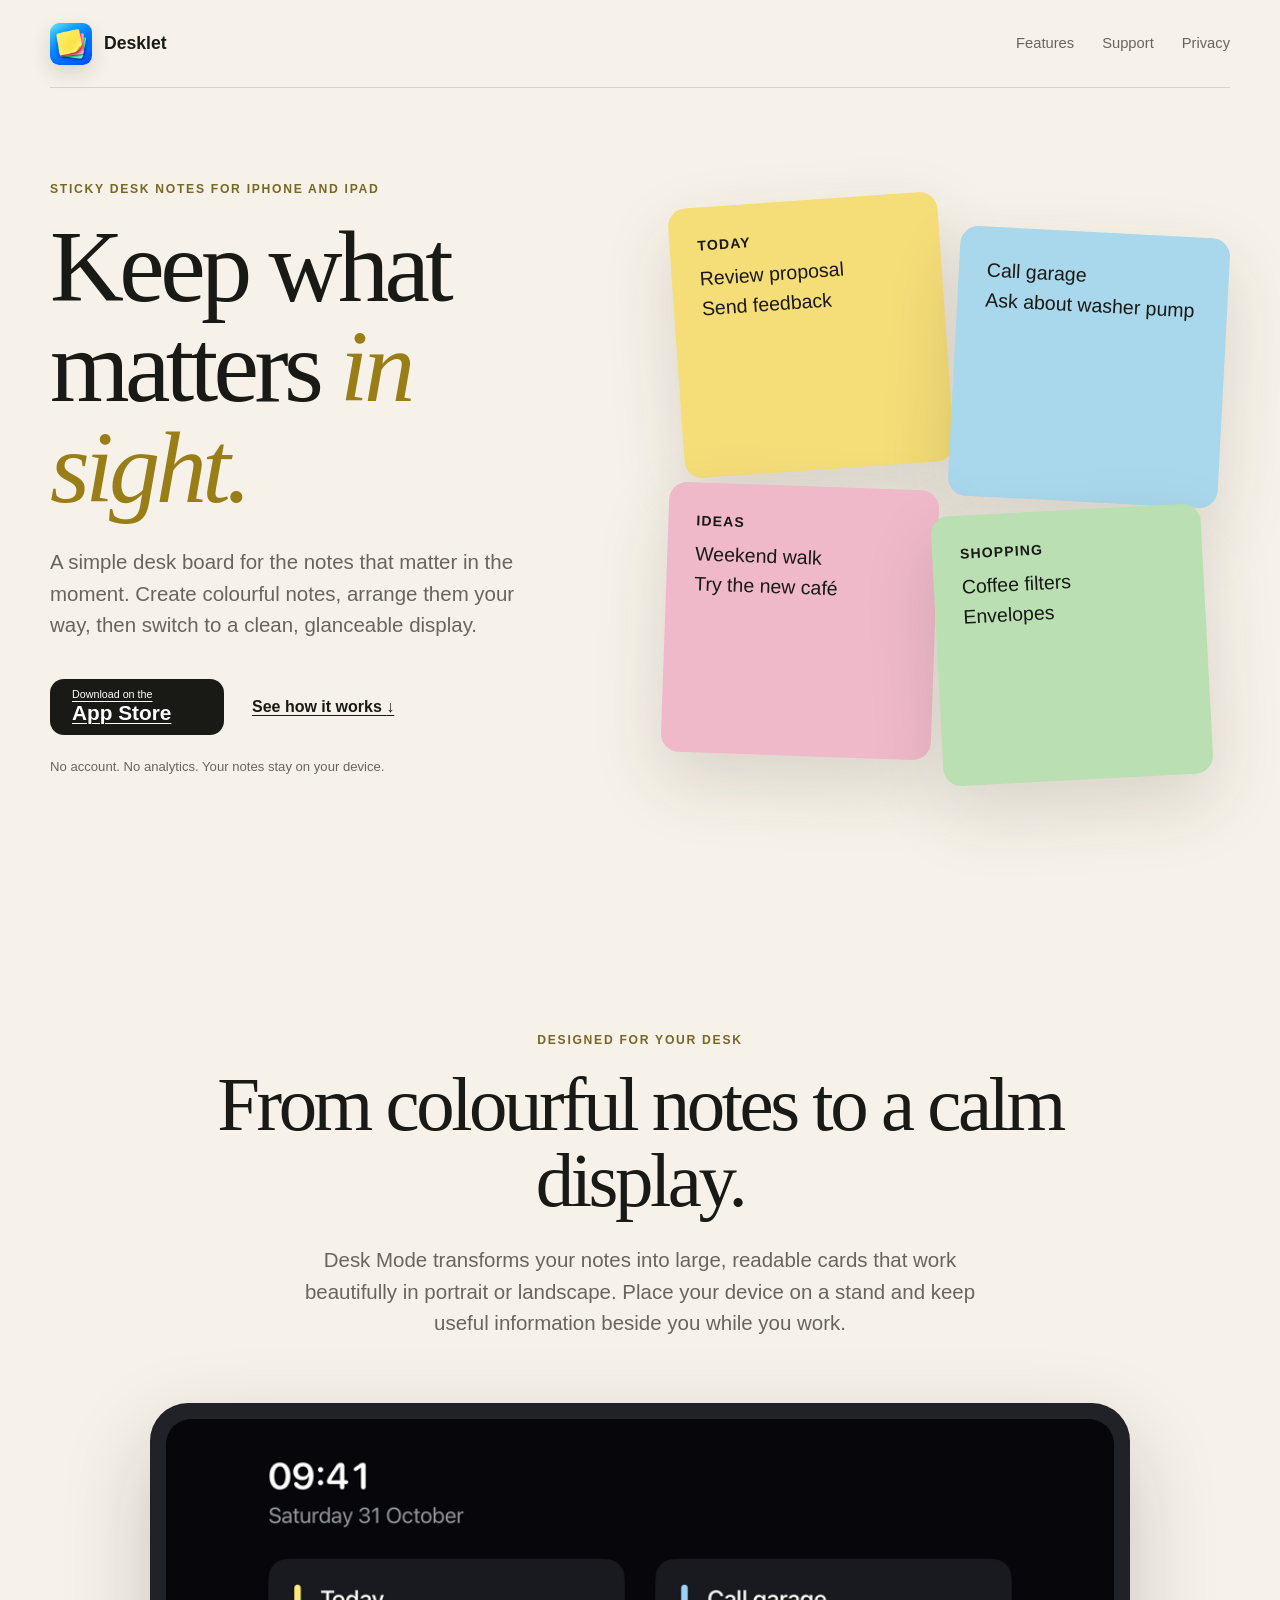
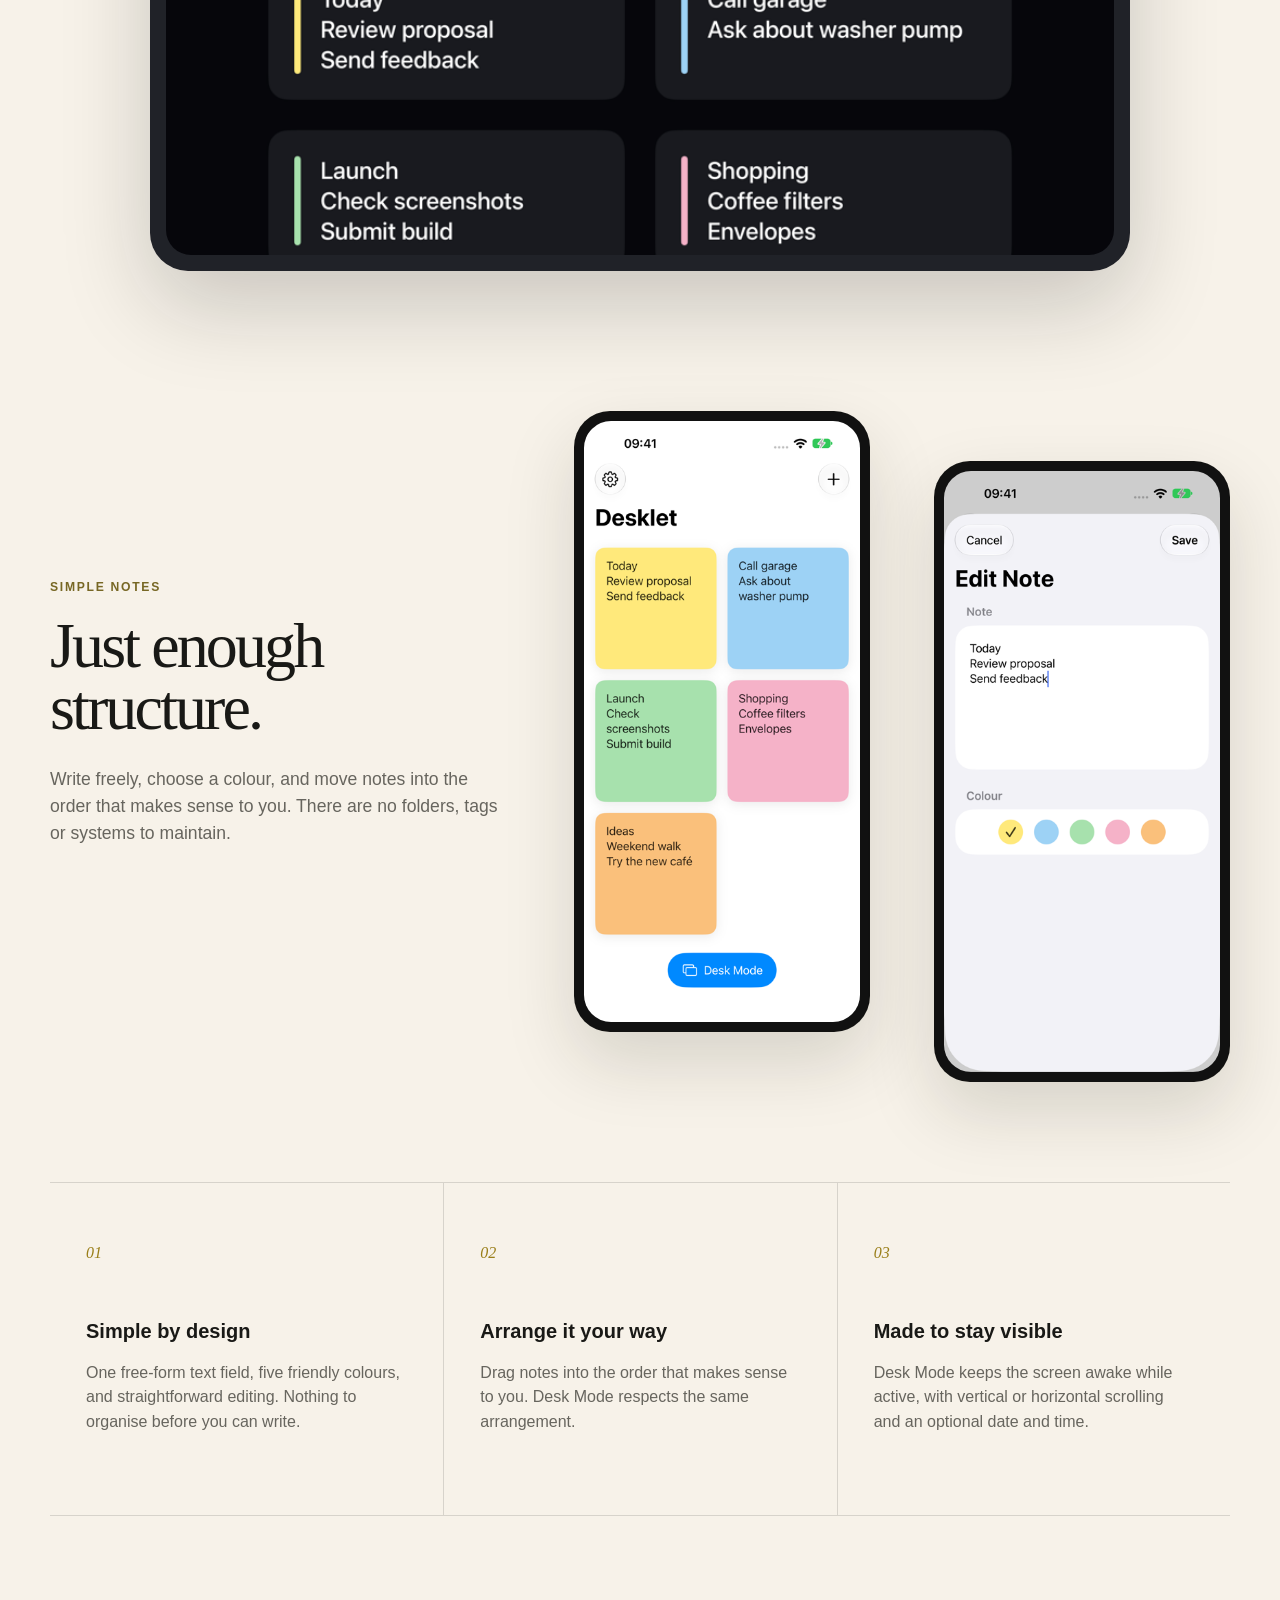
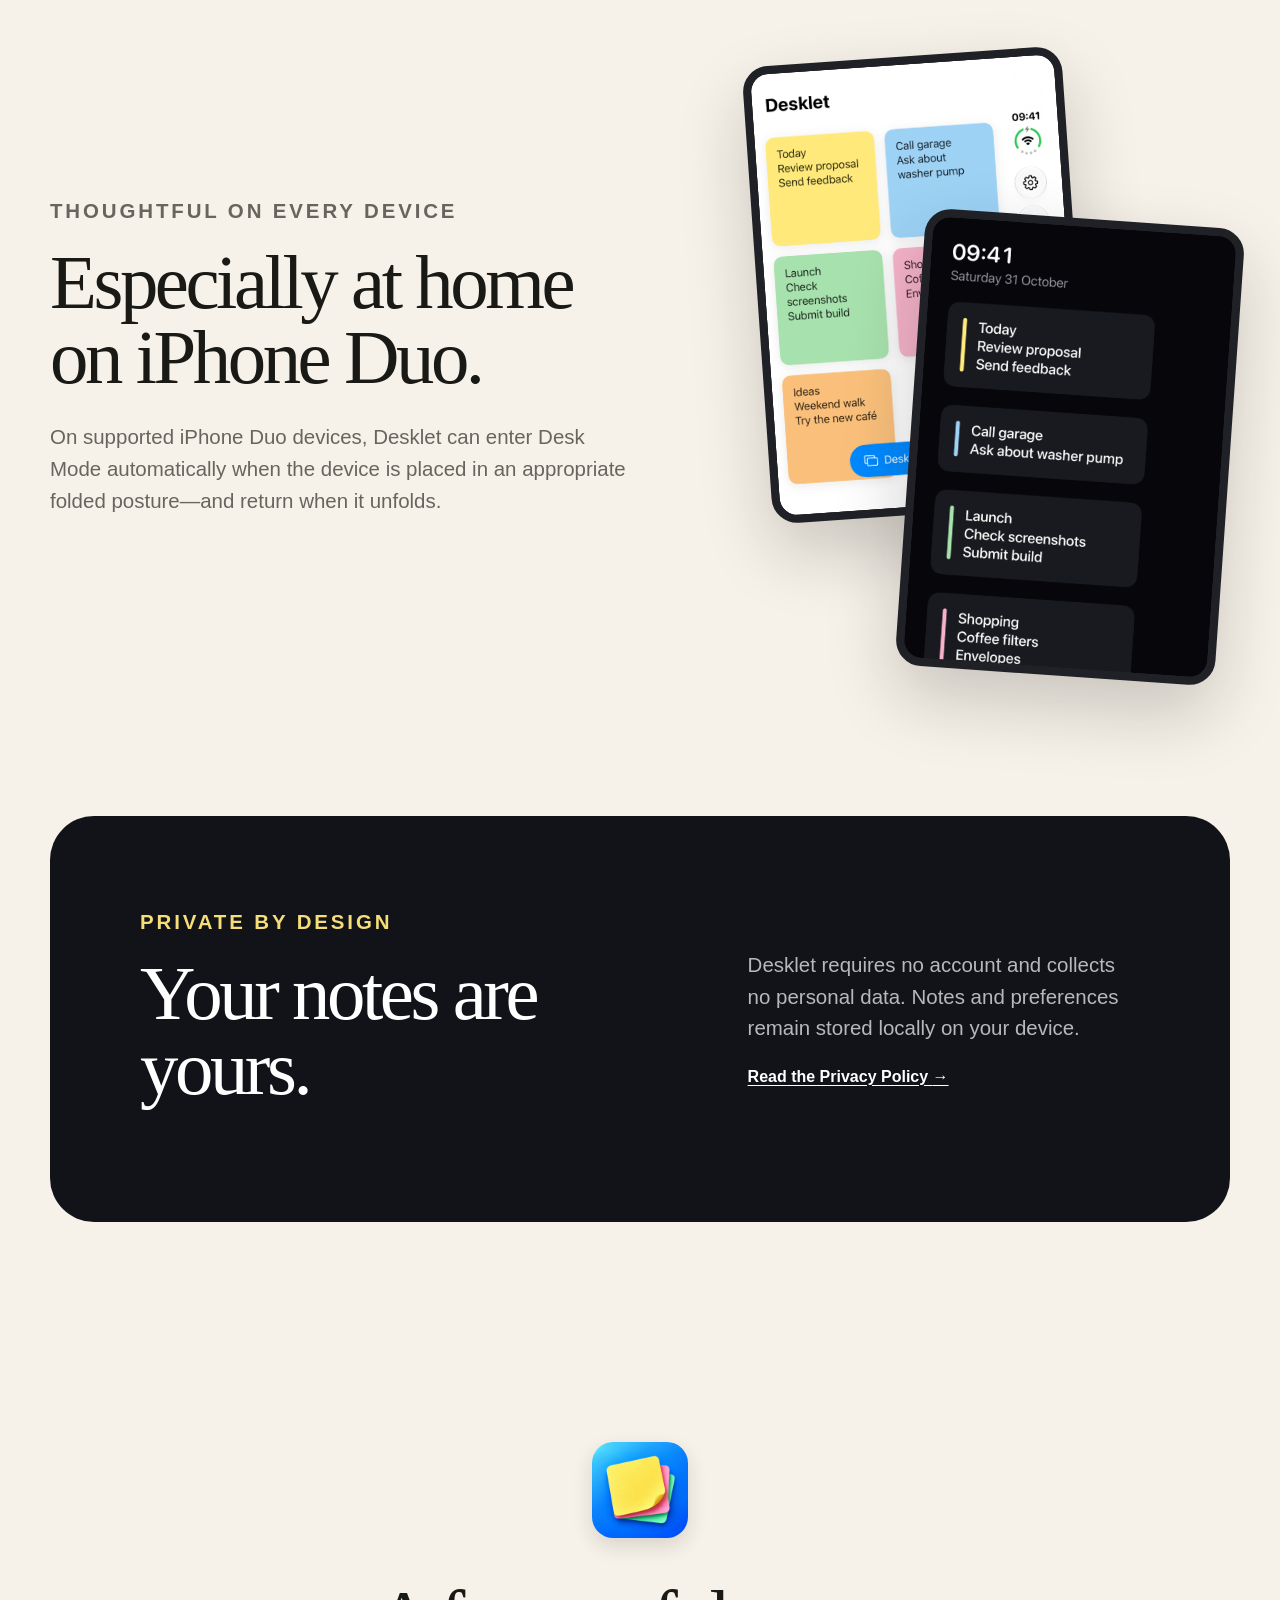
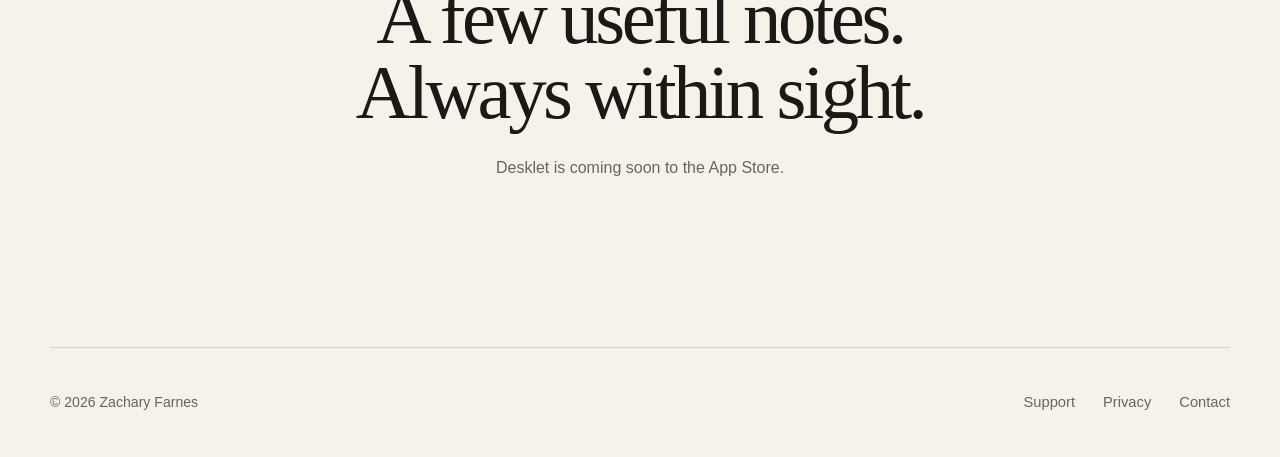
==== commit 6ea97e49: "Link website hero to App Store" ====
--- a/index.html
+++ b/index.html
@@ -29,10 +29,10 @@
                 <h1>Keep what matters <em>in sight.</em></h1>
                 <p class="hero-intro">A simple desk board for the notes that matter in the moment. Create colourful notes, arrange them your way, then switch to a clean, glanceable display.</p>
                 <div class="hero-actions">
-                    <span class="store-button" aria-label="Coming soon to the App Store">
-                        <span class="store-small">Coming soon to the</span>
+                    <a class="store-button" href="https://apps.apple.com/gb/app/id6829011905" aria-label="Download Desklet on the App Store">
+                        <span class="store-small">Download on the</span>
                         <span class="store-large">App Store</span>
-                    </span>
+                    </a>
                     <a class="text-link" href="#desk-mode">See how it works <span aria-hidden="true">↓</span></a>
                 </div>
                 <p class="privacy-note">No account. No analytics. Your notes stay on your device.</p>
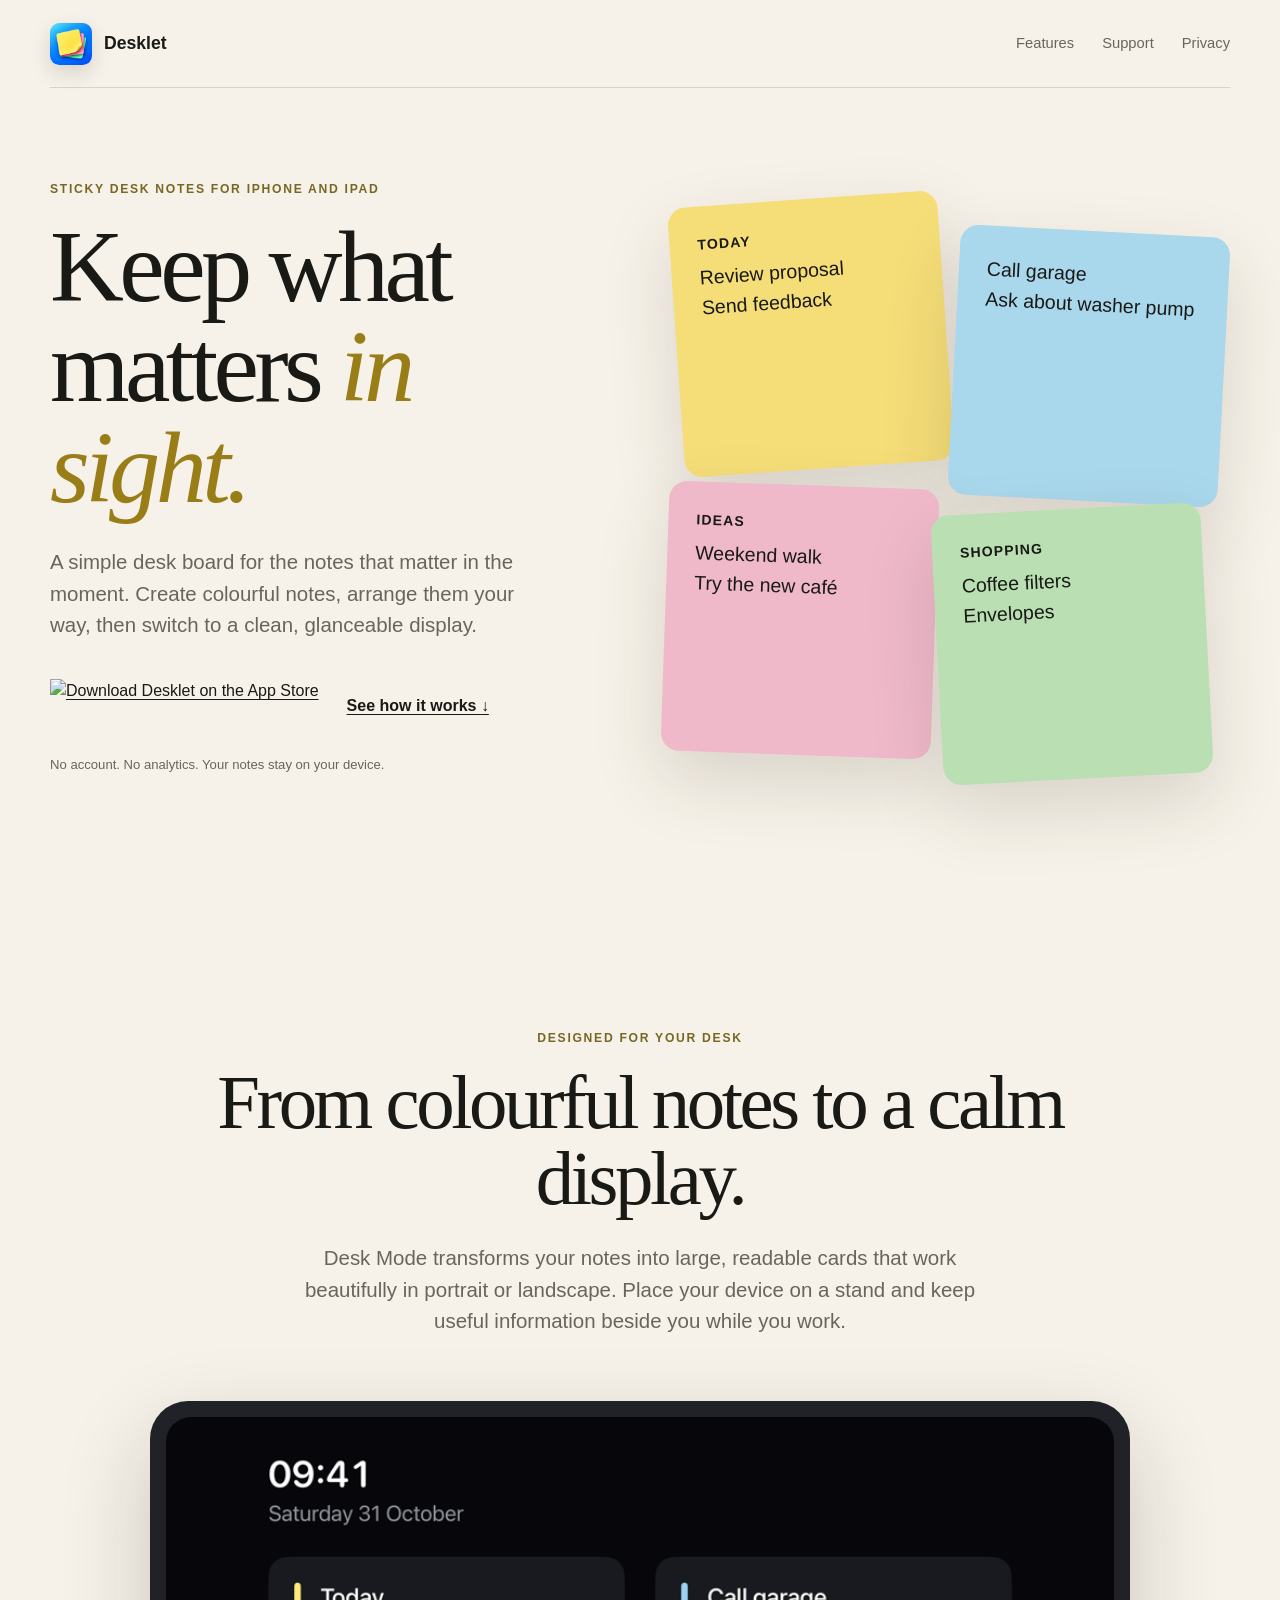
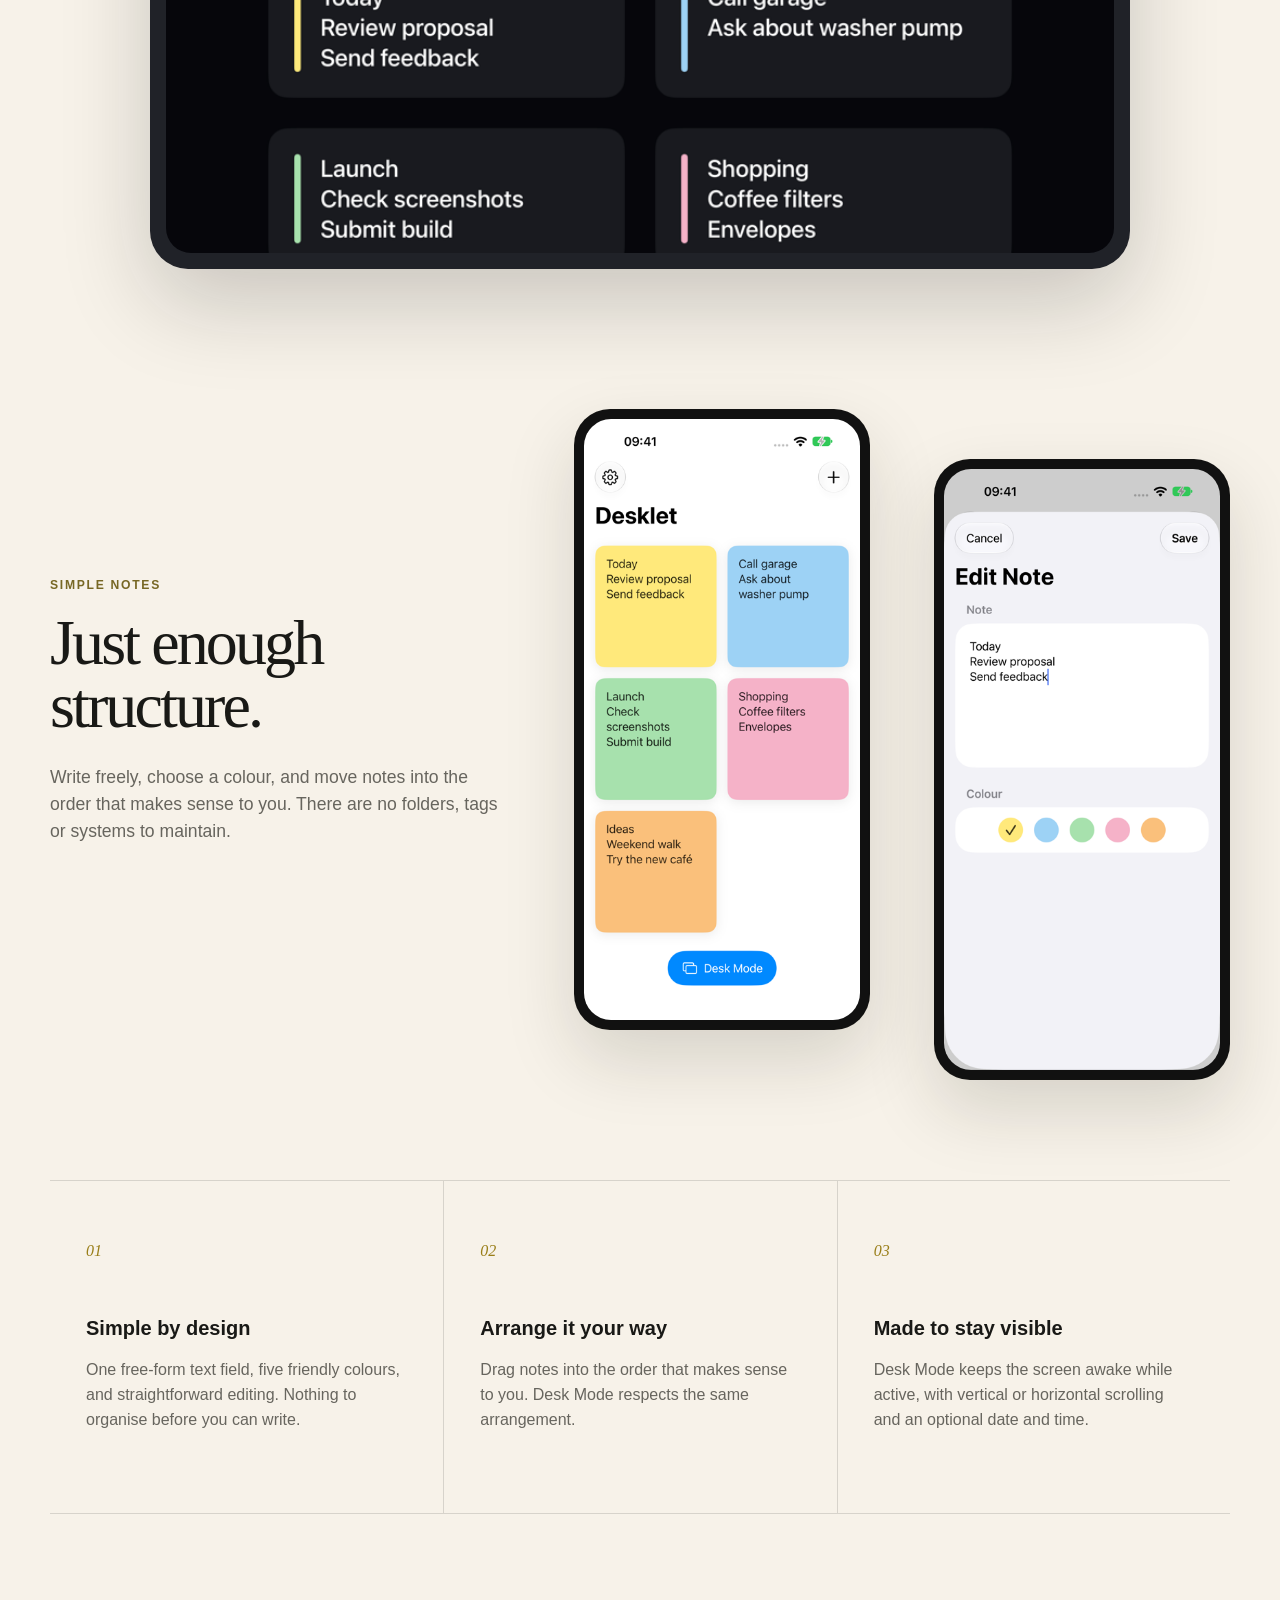
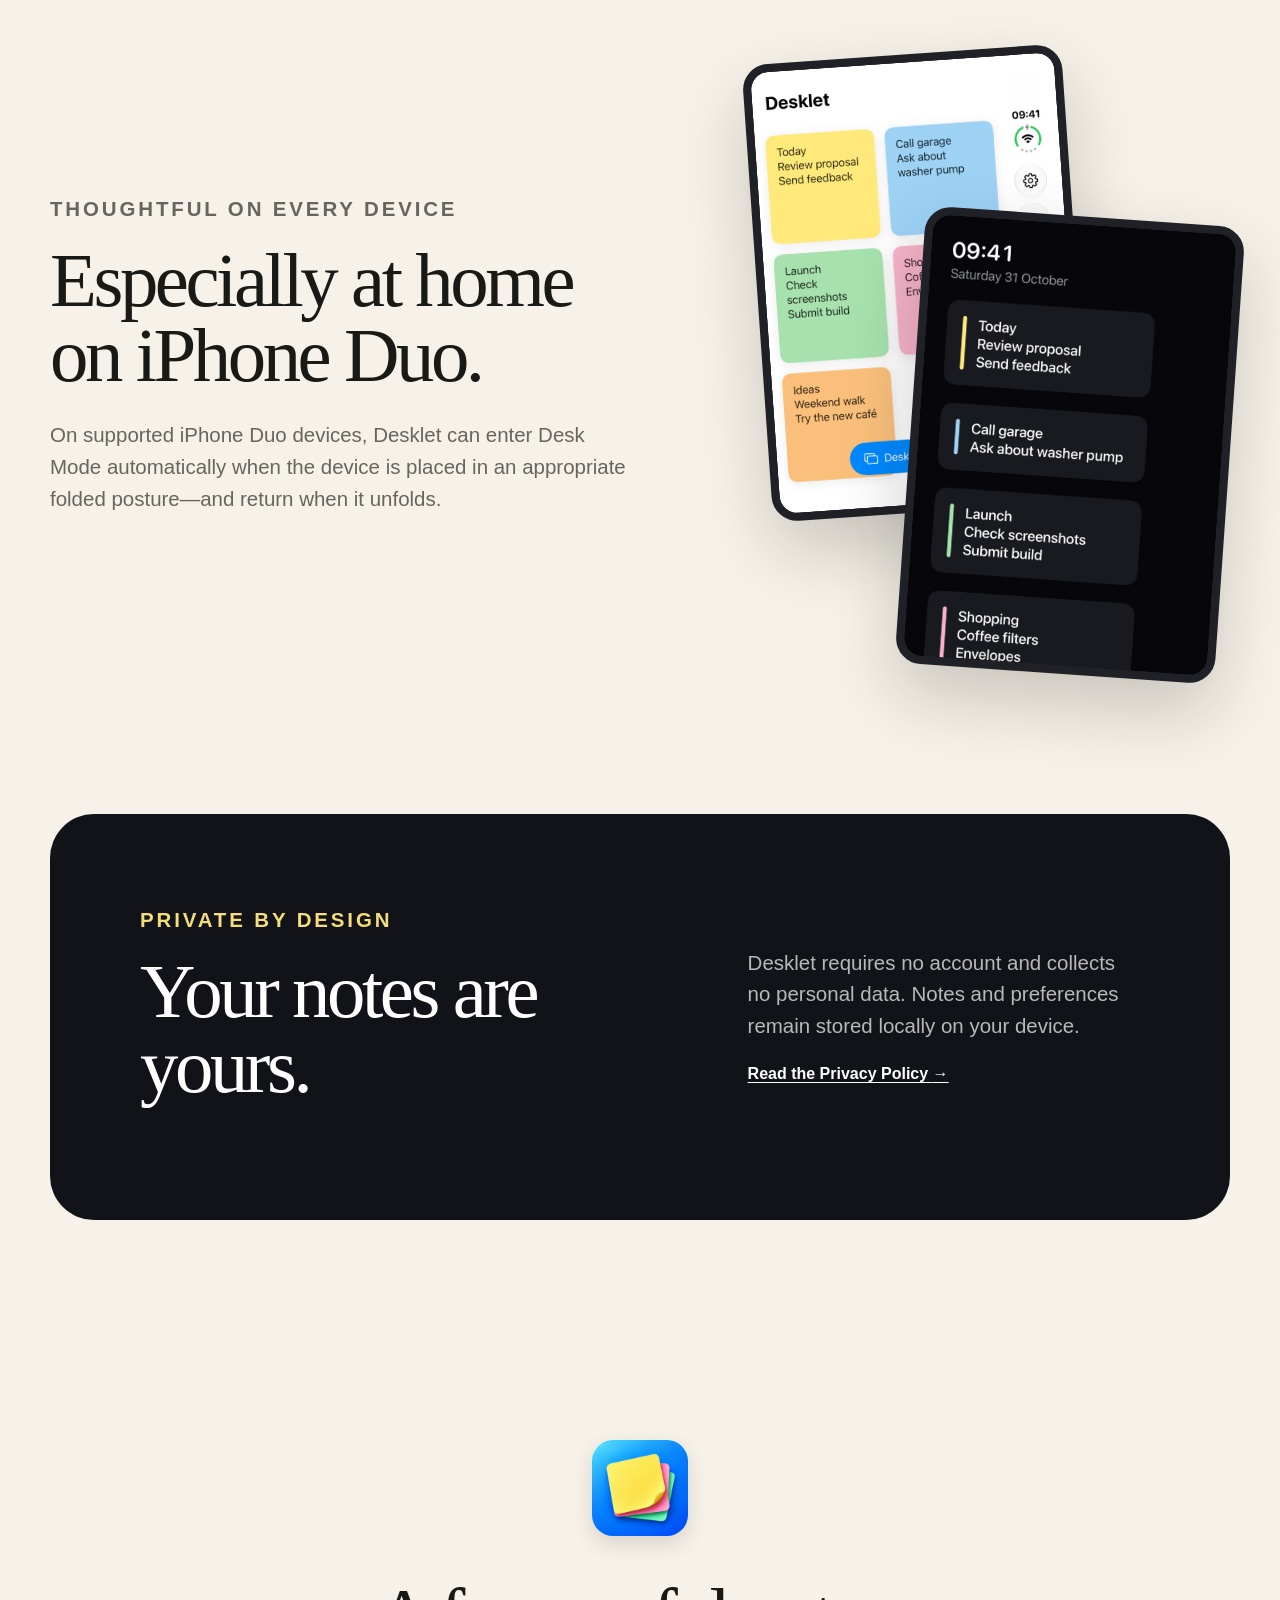
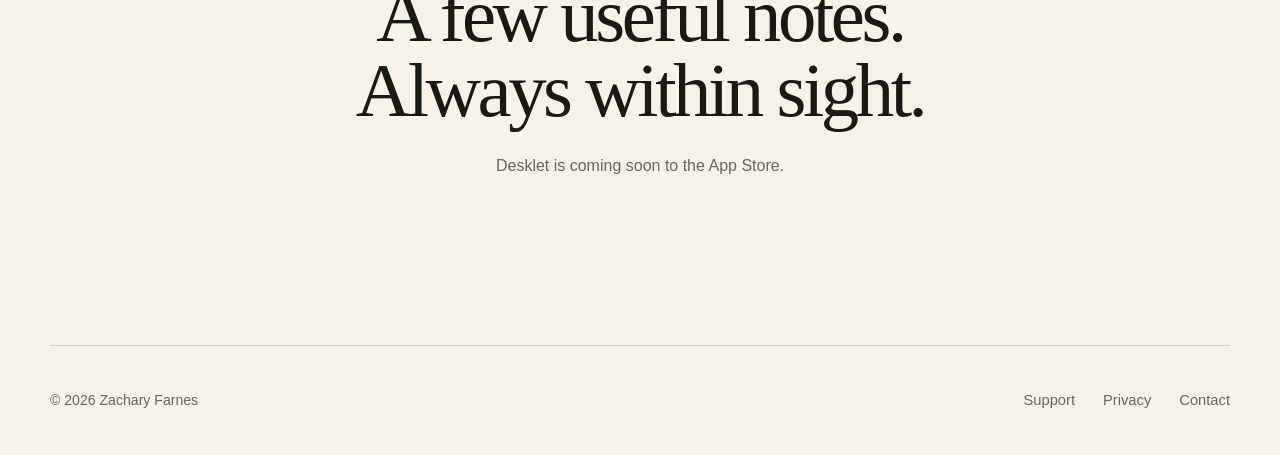
==== commit 66eb75b2: "Use official App Store badge and refresh Desklet README" ====
--- a/index.html
+++ b/index.html
@@ -30,8 +30,7 @@
                 <p class="hero-intro">A simple desk board for the notes that matter in the moment. Create colourful notes, arrange them your way, then switch to a clean, glanceable display.</p>
                 <div class="hero-actions">
                     <a class="store-button" href="https://apps.apple.com/gb/app/id6829011905" aria-label="Download Desklet on the App Store">
-                        <span class="store-small">Download on the</span>
-                        <span class="store-large">App Store</span>
+                        <img src="https://tools.applemediaservices.com/api/badges/download-on-the-app-store/black/en-gb?size=250x83" alt="Download Desklet on the App Store" height="54">
                     </a>
                     <a class="text-link" href="#desk-mode">See how it works <span aria-hidden="true">↓</span></a>
                 </div>
--- a/styles.css
+++ b/styles.css
@@ -161,27 +161,14 @@
 }
 
 .store-button {
-    min-width: 174px;
-    padding: 10px 22px 11px;
-    border-radius: 14px;
-    background: var(--ink);
-    color: white;
-    line-height: 1.05;
-}
-
-.store-small,
-.store-large {
+    display: inline-flex;
+    flex-shrink: 0;
+}
+
+.store-button img {
     display: block;
-}
-
-.store-small {
-    font-size: 0.67rem;
-}
-
-.store-large {
-    margin-top: 2px;
-    font-size: 1.3rem;
-    font-weight: 600;
+    width: auto;
+    height: 54px;
 }
 
 .text-link {
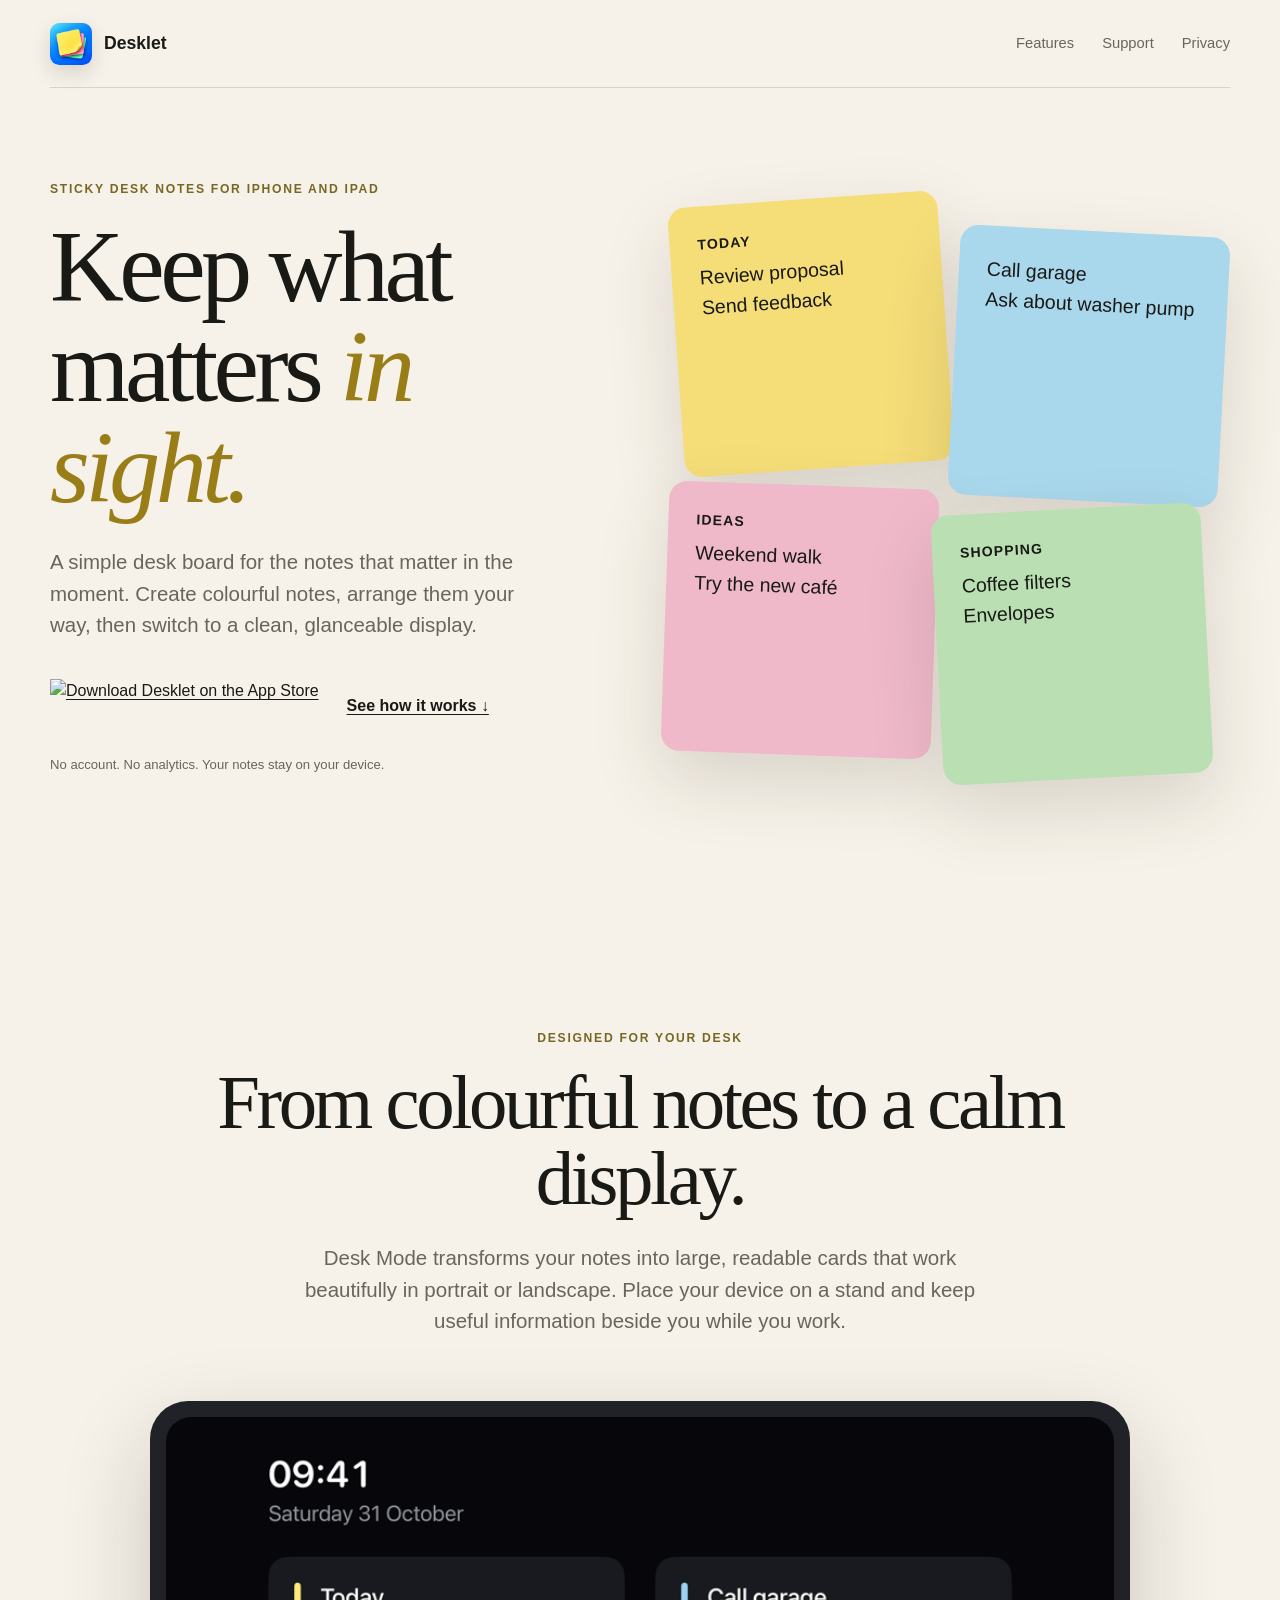
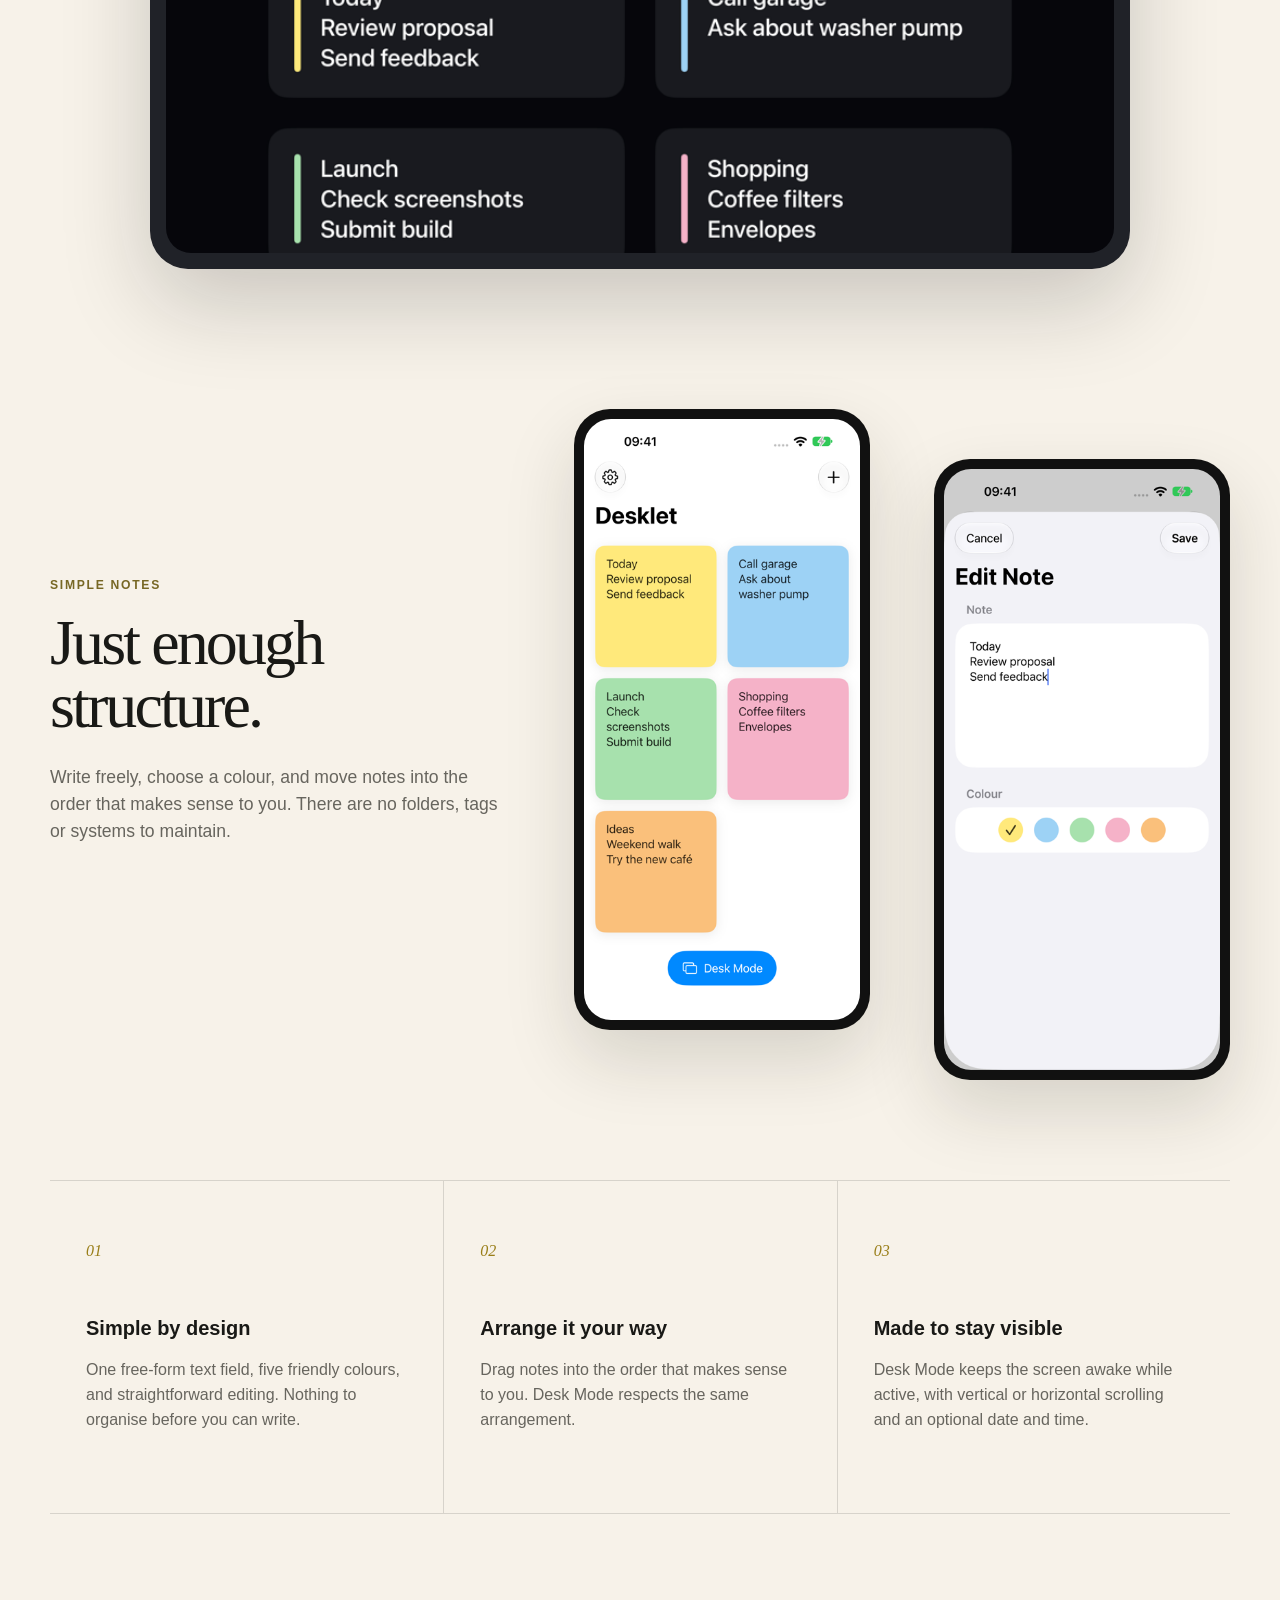
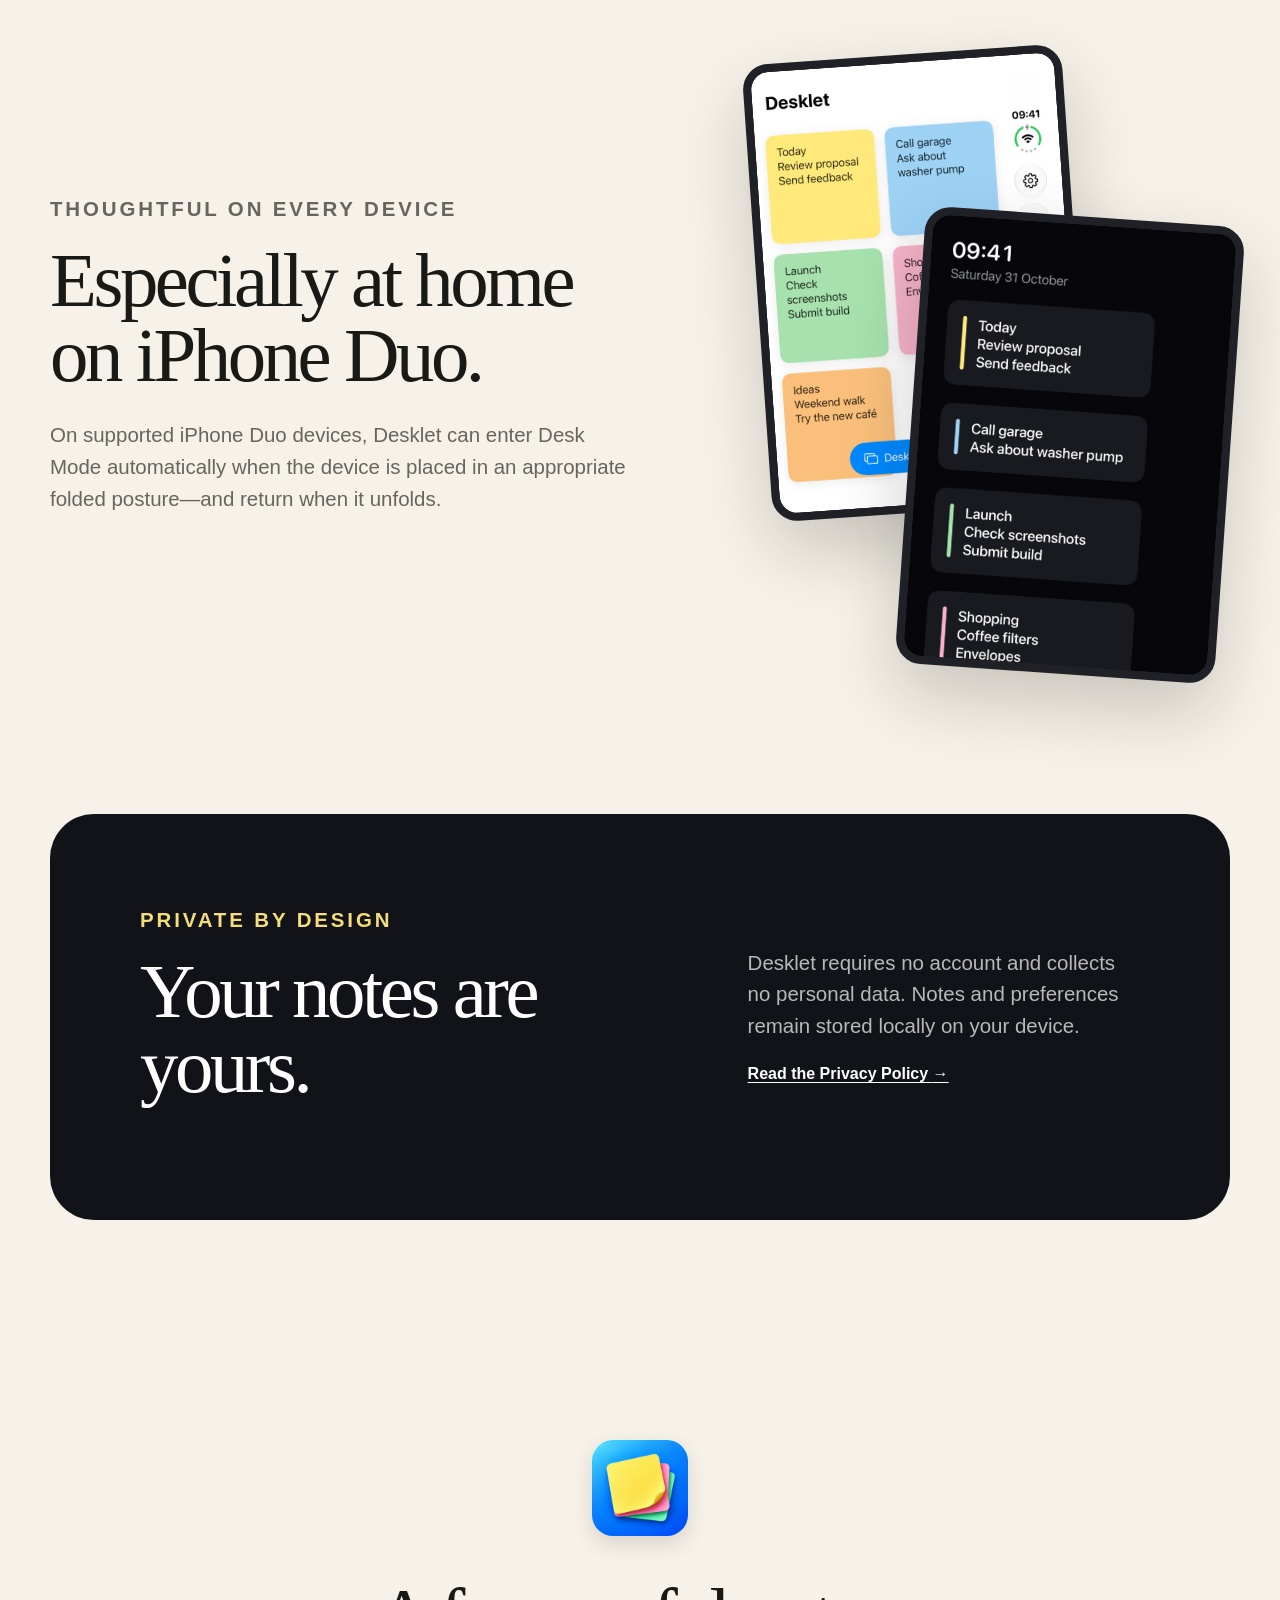
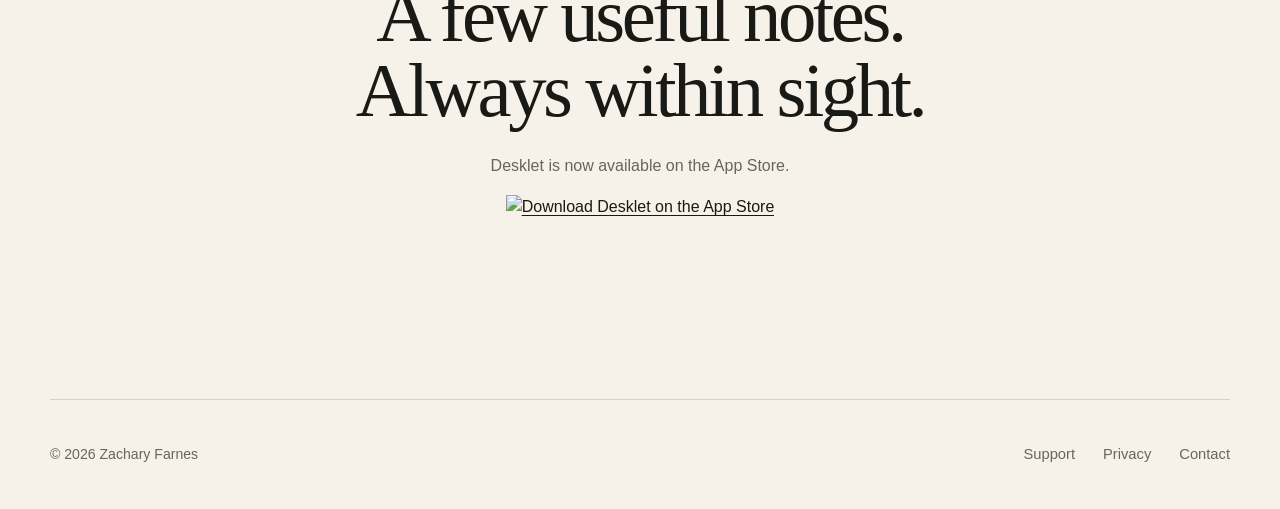
==== commit 1448adba: "Announce App Store availability and add download badges" ====
--- a/index.html
+++ b/index.html
@@ -127,7 +127,10 @@
         <section class="closing">
             <img src="assets/app-icon.png" alt="Desklet app icon" width="96" height="96">
             <h2>A few useful notes.<br>Always within sight.</h2>
-            <p>Desklet is coming soon to the App Store.</p>
+            <p>Desklet is now available on the App Store.</p>
+            <a class="store-button" href="https://apps.apple.com/gb/app/id6829011905" aria-label="Download Desklet on the App Store">
+                <img src="https://tools.applemediaservices.com/api/badges/download-on-the-app-store/black/en-gb?size=250x83" alt="Download Desklet on the App Store" height="54">
+            </a>
         </section>
     </main>
 
--- a/styles.css
+++ b/styles.css
@@ -61,7 +61,7 @@
 }
 
 .brand img,
-.closing img {
+.closing > img {
     border-radius: 22%;
     box-shadow: 0 8px 20px rgba(27, 25, 20, 0.14);
 }
